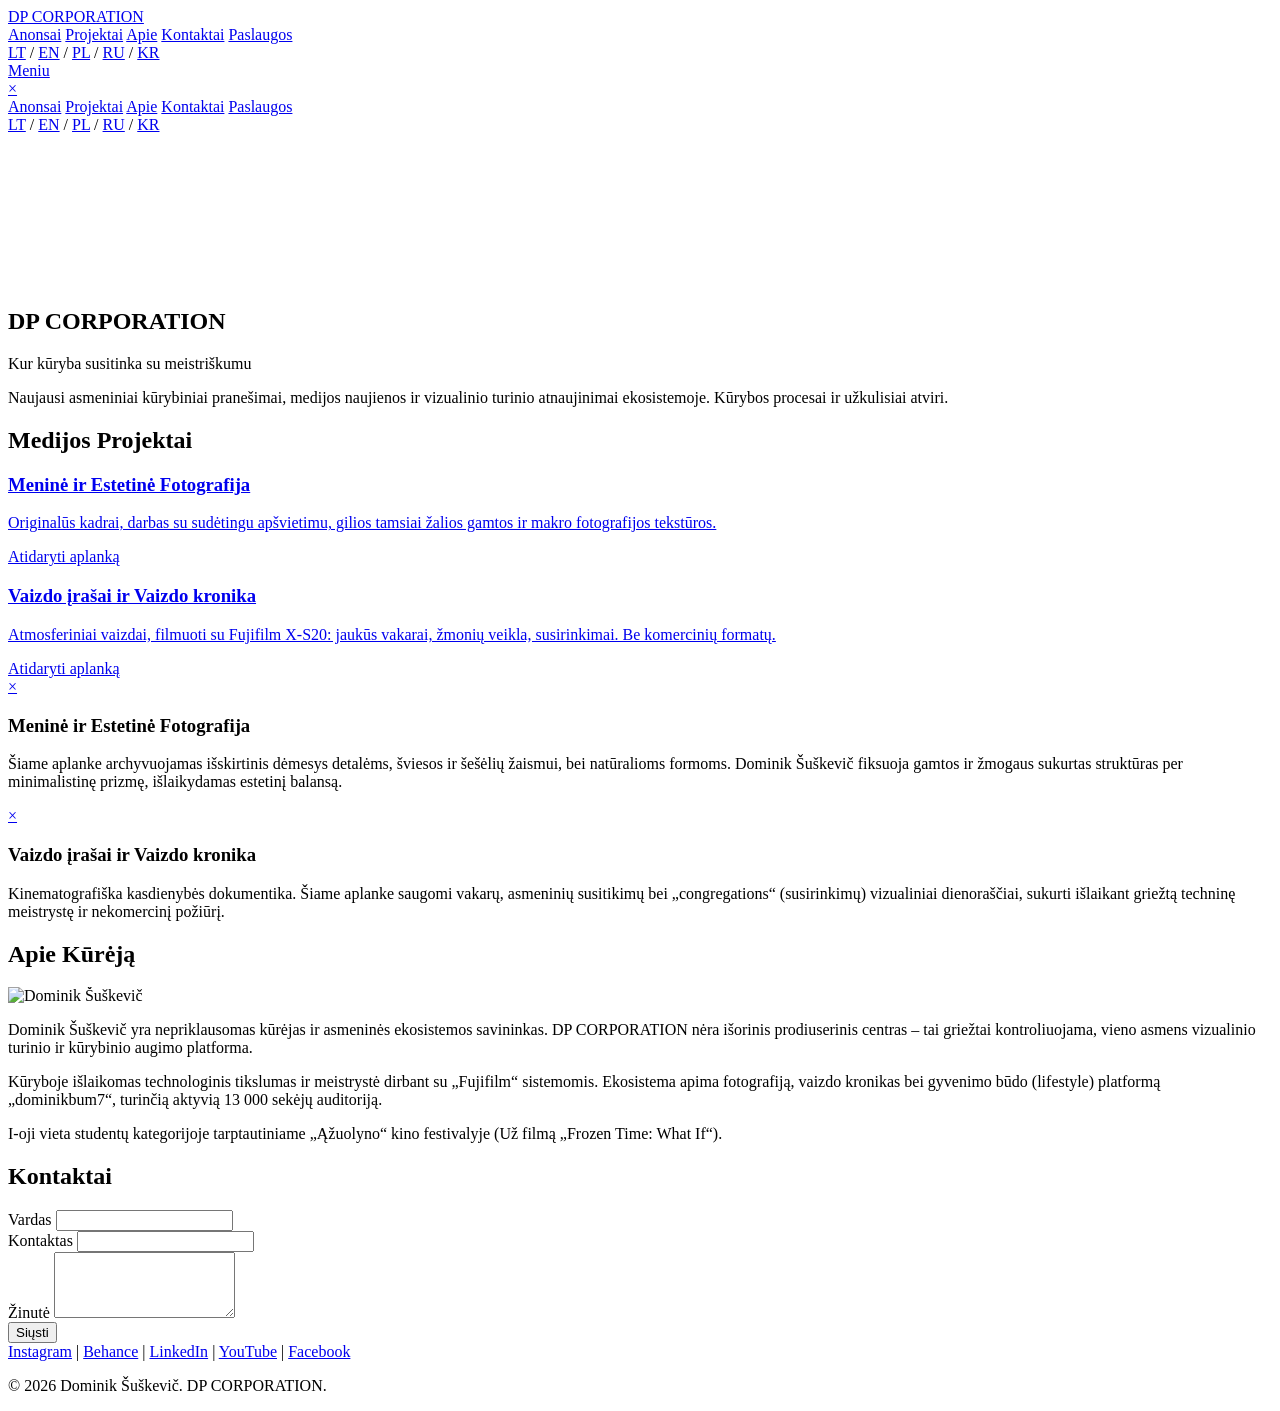
==== index.html @ 158a79d1 "Create index.html" ====
<!DOCTYPE html>
<html lang="lt">
<head>
    <meta charset="UTF-8">
    <meta name="viewport" content="width=device-width, initial-scale=1.0">
    <title>DP CORPORATION</title>
    
    <meta name="description" content="Oficiali DP CORPORATION ekosistema. Asmeninis Dominik Šuškevič vizualinio turinio portfelis: estetinė fotografija, vaizdo įrašai ir kūrybiniai medijos projektai.">
    <meta name="keywords" content="DP CORPORATION, dominikphotofficial.lt, dominikbum7, Dominik Šuškevič, fotografas Kaunas, videografas, meninė fotografija, vaizdo įrašai, portfolio">
    <link rel="canonical" href="https://corporation.dominikphotofficial.lt/">
    
    <meta property="og:title" content="DP CORPORATION">
    <meta property="og:description" content="Kur kūryba susitinka su meistriškumu. Asmeninis Dominik Šuškevič portfelis.">
    <meta property="og:url" content="https://corporation.dominikphotofficial.lt/">
    <meta property="og:type" content="website">
    <meta property="og:image" content="https://i.postimg.cc/4NqyTsg1/LATVIJA-2025-33.jpg">

    <script async src="https://www.googletagmanager.com/gtag/js?id=G-TRACKINGID"></script>
    <script>
      window.dataLayer = window.dataLayer || [];
      function gtag(){dataLayer.push(arguments);}
      gtag('js', new Date());
      gtag('config', 'G-TRACKINGID');
    </script>

    <script type="application/ld+json">
    {
      "@context": "https://schema.org",
      "@type": "Person",
      "name": "Dominik Šuškevič",
      "alternateName": "dominikphotofficial",
      "url": "https://corporation.dominikphotofficial.lt/",
      "sameAs": [
        "https://instagram.com/dominikphotofficial",
        "https://behance.net/dominikphotofficial",
        "https://linkedin.com/in/dominikphotofficial",
        "https://youtube.com/@dominikphotofficial"
      ]
    }
    </script>

    <link rel="preconnect" href="https://fonts.googleapis.com">
    <link rel="preconnect" href="https://fonts.gstatic.com" crossorigin>
    <link href="https://fonts.googleapis.com/css2?family=Josefin+Sans:wght@300;400&family=Jost:wght@300;400&display=swap" rel="stylesheet">
    
    <link rel="stylesheet" href="style.css">
</head>
<body>

    <header class="main-header">
        <div class="logo">
            <a href="#">DP CORPORATION</a>
        </div>
        <nav class="desktop-nav">
            <a href="#anons" class="nav-link">Anonsai</a>
            <a href="#projects" class="nav-link">Projektai</a>
            <a href="#about" class="nav-link">Apie</a>
            <a href="#contacts" class="nav-link">Kontaktai</a>
            <a href="https://portfolio.dominikphotofficial.lt/services.html" class="nav-link external-link">Paslaugos</a>
            <div class="lang-selector">
                <a href="#" class="active">LT</a> / 
                <a href="#">EN</a> / 
                <a href="#">PL</a> / 
                <a href="#">RU</a> / 
                <a href="#">KR</a>
            </div>
        </nav>
        <a href="#menu" class="mobile-menu-trigger">Meniu</a>
    </header>

    <div id="menu" class="overlay-modal">
        <a href="#" class="close-overlay">×</a>
        <div class="modal-content-square">
            <nav class="mobile-nav">
                <a href="#anons" class="nav-link">Anonsai</a>
                <a href="#projects" class="nav-link">Projektai</a>
                <a href="#about" class="nav-link">Apie</a>
                <a href="#contacts" class="nav-link">Kontaktai</a>
                <a href="https://portfolio.dominikphotofficial.lt/services.html" class="nav-link external-link">Paslaugos</a>
                <div class="lang-selector">
                    <a href="#" class="active">LT</a> / 
                    <a href="#">EN</a> / 
                    <a href="#">PL</a> / 
                    <a href="#">RU</a> / 
                    <a href="#">KR</a>
                </div>
            </nav>
        </div>
    </div>

    <section id="hero" class="hero-section">
        <video autoplay loop muted playsinline class="hero-video">
            <source src="https://www.w3schools.com/html/mov_bbb.mp4" type="video/mp4">
        </video>
        <div class="hero-content">
            <h1>DP CORPORATION</h1>
            <p>Kur kūryba susitinka su meistriškumu</p>
        </div>
    </section>

    <section id="anons" class="section">
        <div class="container">
            <div class="anons-marquee-wrapper">
                <div class="anons-content">
                    <span>Naujausi asmeniniai kūrybiniai pranešimai, medijos naujienos ir vizualinio turinio atnaujinimai ekosistemoje. Kūrybos procesai ir užkulisiai atviri.</span>
                </div>
            </div>
        </div>
    </section>

    <section id="projects" class="section">
        <div class="container">
            <h2 class="section-title">Medijos Projektai</h2>
            <div class="grid-layout projects-grid">
                <a href="#folder-photo" class="folder-card">
                    <div class="folder-info">
                        <h3>Meninė ir Estetinė Fotografija</h3>
                        <p>Originalūs kadrai, darbas su sudėtingu apšvietimu, gilios tamsiai žalios gamtos ir makro fotografijos tekstūros.</p>
                        <span class="folder-action">Atidaryti aplanką</span>
                    </div>
                </a>
                <a href="#folder-video" class="folder-card">
                    <div class="folder-info">
                        <h3>Vaizdo įrašai ir Vaizdo kronika</h3>
                        <p>Atmosferiniai vaizdai, filmuoti su Fujifilm X-S20: jaukūs vakarai, žmonių veikla, susirinkimai. Be komercinių formatų.</p>
                        <span class="folder-action">Atidaryti aplanką</span>
                    </div>
                </a>
            </div>
        </div>
    </section>

    <div id="folder-photo" class="overlay-modal">
        <a href="#projects" class="close-overlay">×</a>
        <div class="modal-content-square">
            <h3>Meninė ir Estetinė Fotografija</h3>
            <p>Šiame aplanke archyvuojamas išskirtinis dėmesys detalėms, šviesos ir šešėlių žaismui, bei natūralioms formoms. Dominik Šuškevič fiksuoja gamtos ir žmogaus sukurtas struktūras per minimalistinę prizmę, išlaikydamas estetinį balansą.</p>
        </div>
    </div>

    <div id="folder-video" class="overlay-modal">
        <a href="#projects" class="close-overlay">×</a>
        <div class="modal-content-square">
            <h3>Vaizdo įrašai ir Vaizdo kronika</h3>
            <p>Kinematografiška kasdienybės dokumentika. Šiame aplanke saugomi vakarų, asmeninių susitikimų bei „congregations“ (susirinkimų) vizualiniai dienoraščiai, sukurti išlaikant griežtą techninę meistrystę ir nekomercinį požiūrį.</p>
        </div>
    </div>

    <section id="about" class="section">
        <div class="container">
            <h2 class="section-title">Apie Kūrėją</h2>
            <div class="grid-layout about-grid">
                <div class="about-image-wrapper">
                    <img src="https://i.postimg.cc/fbQWzQmD/imdb-portrait-D-S-1.jpg" alt="Dominik Šuškevič" title="Dominik Šuškevič">
                </div>
                <div class="about-text-wrapper">
                    <p>Dominik Šuškevič yra nepriklausomas kūrėjas ir asmeninės ekosistemos savininkas. DP CORPORATION nėra išorinis prodiuserinis centras – tai griežtai kontroliuojama, vieno asmens vizualinio turinio ir kūrybinio augimo platforma.</p>
                    <p>Kūryboje išlaikomas technologinis tikslumas ir meistrystė dirbant su „Fujifilm“ sistemomis. Ekosistema apima fotografiją, vaizdo kronikas bei gyvenimo būdo (lifestyle) platformą „dominikbum7“, turinčią aktyvią 13 000 sekėjų auditoriją.</p>
                    <div class="award-block">
                        <p>I-oji vieta studentų kategorijoje tarptautiniame „Ąžuolyno“ kino festivalyje (Už filmą „Frozen Time: What If“).</p>
                    </div>
                </div>
            </div>
        </div>
    </section>

    <footer id="contacts" class="section footer-section">
        <div class="container">
            <h2 class="section-title">Kontaktai</h2>
            <div class="grid-layout contacts-grid">
                <form class="contact-form" action="#" method="POST">
                    <div class="input-group">
                        <label for="vardas">Vardas</label>
                        <input type="text" id="vardas" name="vardas" required>
                    </div>
                    <div class="input-group">
                        <label for="kontaktas">Kontaktas</label>
                        <input type="text" id="kontaktas" name="kontaktas" required>
                    </div>
                    <div class="input-group">
                        <label for="zinute">Žinutė</label>
                        <textarea id="zinute" name="zinute" rows="4" required></textarea>
                    </div>
                    <button type="submit" class="submit-btn">Siųsti</button>
                </form>
                <div class="social-links-wrapper">
                    <div class="social-row">
                        <a href="https://instagram.com/dominikphotofficial" target="_blank" rel="noopener">Instagram</a>
                        <span class="divider">|</span>
                        <a href="https://behance.net/dominikphotofficial" target="_blank" rel="noopener">Behance</a>
                        <span class="divider">|</span>
                        <a href="https://linkedin.com/in/dominikphotofficial" target="_blank" rel="noopener">LinkedIn</a>
                        <span class="divider">|</span>
                        <a href="https://youtube.com/@dominikphotofficial" target="_blank" rel="noopener">YouTube</a>
                        <span class="divider">|</span>
                        <a href="#" target="_blank" rel="noopener">Facebook</a>
                    </div>
                    <p class="copyright">© 2026 Dominik Šuškevič. DP CORPORATION.</p>
                </div>
            </div>
        </div>
    </footer>

    <script src="script.js"></script>
</body>
</html>
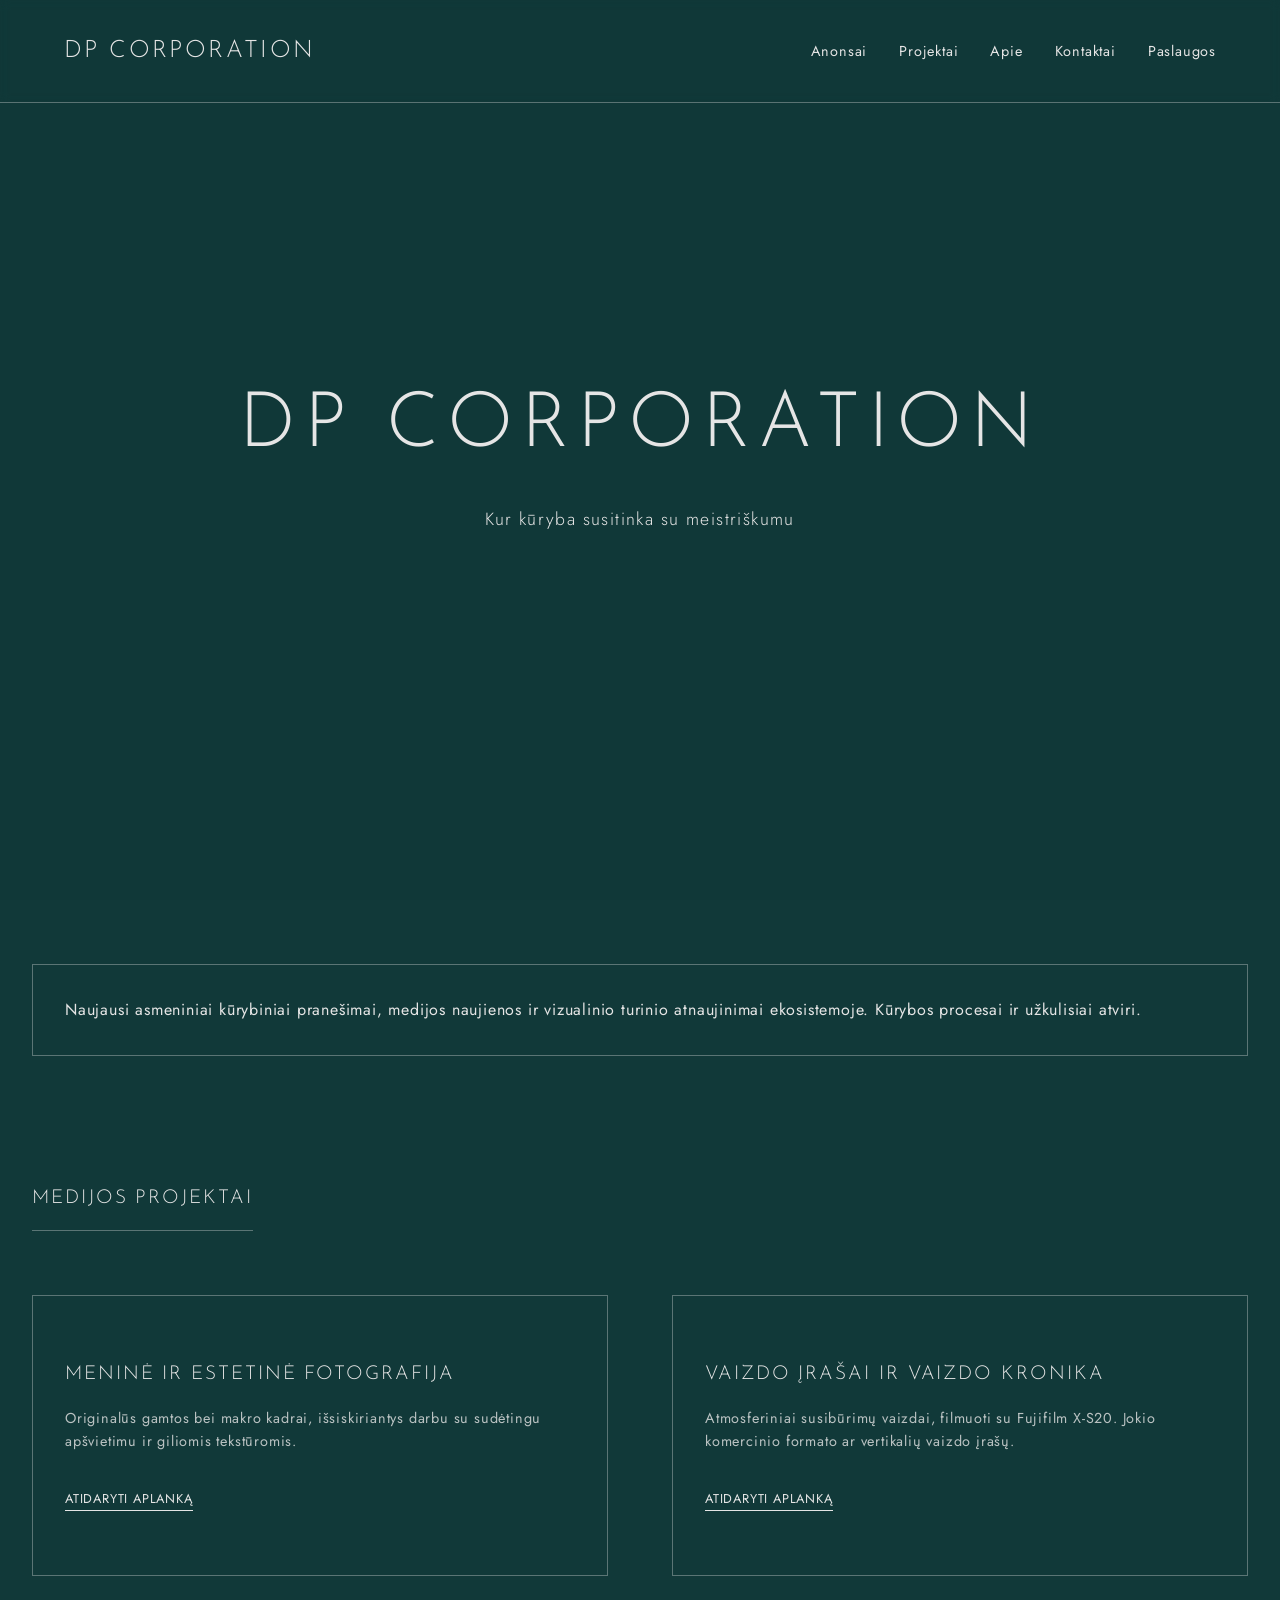
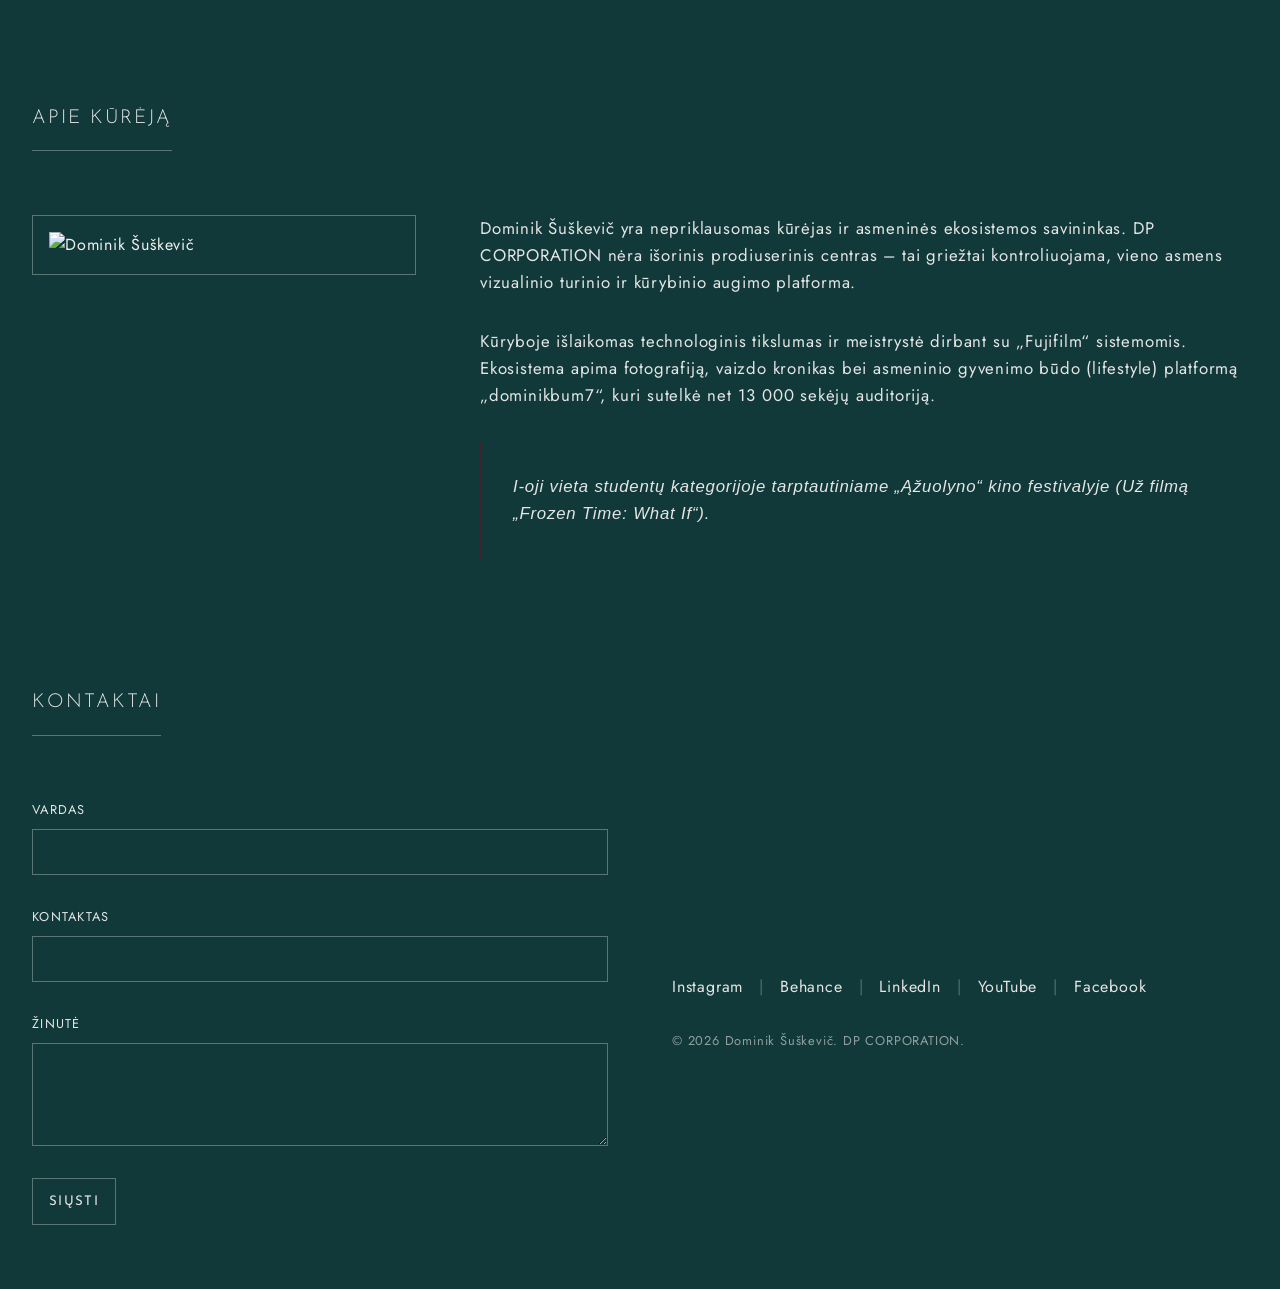
==== commit 67c073bf: "Update index.html" ====
--- a/index.html
+++ b/index.html
@@ -6,7 +6,6 @@
     <title>DP CORPORATION</title>
     
     <meta name="description" content="Oficiali DP CORPORATION ekosistema. Asmeninis Dominik Šuškevič vizualinio turinio portfelis: estetinė fotografija, vaizdo įrašai ir kūrybiniai medijos projektai.">
-    <meta name="keywords" content="DP CORPORATION, dominikphotofficial.lt, dominikbum7, Dominik Šuškevič, fotografas Kaunas, videografas, meninė fotografija, vaizdo įrašai, portfolio">
     <link rel="canonical" href="https://corporation.dominikphotofficial.lt/">
     
     <meta property="og:title" content="DP CORPORATION">
@@ -57,13 +56,6 @@
             <a href="#about" class="nav-link">Apie</a>
             <a href="#contacts" class="nav-link">Kontaktai</a>
             <a href="https://portfolio.dominikphotofficial.lt/services.html" class="nav-link external-link">Paslaugos</a>
-            <div class="lang-selector">
-                <a href="#" class="active">LT</a> / 
-                <a href="#">EN</a> / 
-                <a href="#">PL</a> / 
-                <a href="#">RU</a> / 
-                <a href="#">KR</a>
-            </div>
         </nav>
         <a href="#menu" class="mobile-menu-trigger">Meniu</a>
     </header>
@@ -77,13 +69,6 @@
                 <a href="#about" class="nav-link">Apie</a>
                 <a href="#contacts" class="nav-link">Kontaktai</a>
                 <a href="https://portfolio.dominikphotofficial.lt/services.html" class="nav-link external-link">Paslaugos</a>
-                <div class="lang-selector">
-                    <a href="#" class="active">LT</a> / 
-                    <a href="#">EN</a> / 
-                    <a href="#">PL</a> / 
-                    <a href="#">RU</a> / 
-                    <a href="#">KR</a>
-                </div>
             </nav>
         </div>
     </div>
@@ -115,14 +100,14 @@
                 <a href="#folder-photo" class="folder-card">
                     <div class="folder-info">
                         <h3>Meninė ir Estetinė Fotografija</h3>
-                        <p>Originalūs kadrai, darbas su sudėtingu apšvietimu, gilios tamsiai žalios gamtos ir makro fotografijos tekstūros.</p>
+                        <p>Originalūs gamtos bei makro kadrai, išsiskiriantys darbu su sudėtingu apšvietimu ir giliomis tekstūromis.</p>
                         <span class="folder-action">Atidaryti aplanką</span>
                     </div>
                 </a>
                 <a href="#folder-video" class="folder-card">
                     <div class="folder-info">
                         <h3>Vaizdo įrašai ir Vaizdo kronika</h3>
-                        <p>Atmosferiniai vaizdai, filmuoti su Fujifilm X-S20: jaukūs vakarai, žmonių veikla, susirinkimai. Be komercinių formatų.</p>
+                        <p>Atmosferiniai susibūrimų vaizdai, filmuoti su Fujifilm X-S20. Jokio komercinio formato ar vertikalių vaizdo įrašų.</p>
                         <span class="folder-action">Atidaryti aplanką</span>
                     </div>
                 </a>
@@ -142,7 +127,7 @@
         <a href="#projects" class="close-overlay">×</a>
         <div class="modal-content-square">
             <h3>Vaizdo įrašai ir Vaizdo kronika</h3>
-            <p>Kinematografiška kasdienybės dokumentika. Šiame aplanke saugomi vakarų, asmeninių susitikimų bei „congregations“ (susirinkimų) vizualiniai dienoraščiai, sukurti išlaikant griežtą techninę meistrystę ir nekomercinį požiūrį.</p>
+            <p>Kinematografiška kasdienybės dokumentika. Šiame aplanke saugomi vakarų, asmeninių susitikimų bei atmosferinių „congregations“ (susirinkimų) vizualiniai dienoraščiai, sukurti išlaikant griežtą techninę meistrystę ir nekomercinį požiūrį naudojant Fujifilm X-S20.</p>
         </div>
     </div>
 
@@ -155,7 +140,7 @@
                 </div>
                 <div class="about-text-wrapper">
                     <p>Dominik Šuškevič yra nepriklausomas kūrėjas ir asmeninės ekosistemos savininkas. DP CORPORATION nėra išorinis prodiuserinis centras – tai griežtai kontroliuojama, vieno asmens vizualinio turinio ir kūrybinio augimo platforma.</p>
-                    <p>Kūryboje išlaikomas technologinis tikslumas ir meistrystė dirbant su „Fujifilm“ sistemomis. Ekosistema apima fotografiją, vaizdo kronikas bei gyvenimo būdo (lifestyle) platformą „dominikbum7“, turinčią aktyvią 13 000 sekėjų auditoriją.</p>
+                    <p>Kūryboje išlaikomas technologinis tikslumas ir meistrystė dirbant su „Fujifilm“ sistemomis. Ekosistema apima fotografiją, vaizdo kronikas bei asmeninio gyvenimo būdo (lifestyle) platformą „dominikbum7“, kuri sutelkė net 13 000 sekėjų auditoriją.</p>
                     <div class="award-block">
                         <p>I-oji vieta studentų kategorijoje tarptautiniame „Ąžuolyno“ kino festivalyje (Už filmą „Frozen Time: What If“).</p>
                     </div>
@@ -193,7 +178,7 @@
                         <span class="divider">|</span>
                         <a href="https://youtube.com/@dominikphotofficial" target="_blank" rel="noopener">YouTube</a>
                         <span class="divider">|</span>
-                        <a href="#" target="_blank" rel="noopener">Facebook</a>
+                        <a href="https://facebook.com/dominikphotofficial" target="_blank" rel="noopener">Facebook</a>
                     </div>
                     <p class="copyright">© 2026 Dominik Šuškevič. DP CORPORATION.</p>
                 </div>
@@ -203,4 +188,4 @@
 
     <script src="script.js"></script>
 </body>
-</html>
+</html>
--- a/style.css
+++ b/style.css
@@ -0,0 +1,399 @@
+:root {
+    --bg-color: #113939;
+    --text-primary: #e5e5e5;
+    --accent-color: #4a2128;
+    --border-color: rgba(229, 229, 229, 0.35);
+    --border-accent: rgba(74, 33, 40, 0.8);
+    --border-thin: 1px solid var(--border-color);
+    --font-heading: 'Josefin Sans', sans-serif;
+    --font-body: 'Jost', sans-serif;
+    --transition-smooth: 0.4s cubic-bezier(0.25, 0.46, 0.45, 0.94);
+    --space-sm: 1rem;
+    --space-md: 2rem;
+    --space-lg: 4rem;
+}
+
+* {
+    margin: 0;
+    padding: 0;
+    box-sizing: border-box;
+}
+
+body {
+    background-color: var(--bg-color);
+    color: var(--text-primary);
+    font-family: var(--font-body);
+    line-height: 1.6;
+    letter-spacing: 0.05em;
+    -webkit-font-smoothing: antialiased;
+    -moz-osx-font-smoothing: grayscale;
+}
+
+a {
+    color: var(--text-primary);
+    text-decoration: none;
+    transition: color var(--transition-smooth);
+}
+
+a:hover {
+    color: #ffffff;
+}
+
+h1, h2, h3, .logo {
+    font-family: var(--font-heading);
+    text-transform: uppercase;
+    font-weight: 300;
+    letter-spacing: 0.1em;
+}
+
+.container {
+    width: 100%;
+    max-width: 1400px;
+    margin: 0 auto;
+    padding: 0 var(--space-md);
+}
+
+.section {
+    padding: var(--space-lg) 0;
+    position: relative;
+}
+
+.section-title {
+    font-size: 1.2rem;
+    margin-bottom: var(--space-lg);
+    border-bottom: var(--border-thin);
+    padding-bottom: var(--space-sm);
+    display: inline-block;
+}
+
+.main-header {
+    position: fixed;
+    top: 0;
+    left: 0;
+    width: 100%;
+    display: flex;
+    justify-content: space-between;
+    align-items: center;
+    padding: var(--space-md) var(--space-lg);
+    z-index: 100;
+    background: transparent;
+    border-bottom: var(--border-thin);
+    backdrop-filter: blur(5px);
+}
+
+.logo {
+    font-size: 1.5rem;
+}
+
+.desktop-nav {
+    display: flex;
+    gap: var(--space-md);
+    align-items: center;
+    font-size: 0.9rem;
+}
+
+.lang-selector {
+    display: inline-flex;
+    gap: 0.3rem;
+}
+
+.lang-selector .active {
+    font-weight: 400;
+    border-bottom: 1px solid var(--text-primary);
+}
+
+.mobile-menu-trigger {
+    display: none;
+    font-size: 0.9rem;
+    text-transform: uppercase;
+    border: var(--border-thin);
+    padding: 0.5rem 1rem;
+}
+
+.hero-section {
+    height: 100vh;
+    display: flex;
+    align-items: center;
+    justify-content: center;
+    text-align: center;
+    position: relative;
+    overflow: hidden;
+}
+
+.hero-video {
+    position: absolute;
+    top: 0;
+    left: 0;
+    width: 100%;
+    height: 100%;
+    object-fit: cover;
+    z-index: -2;
+    opacity: 0.6;
+}
+
+.hero-section::after {
+    content: '';
+    position: absolute;
+    top: 0;
+    left: 0;
+    width: 100%;
+    height: 100%;
+    background: var(--bg-color);
+    opacity: 0.5;
+    z-index: -1;
+}
+
+.hero-content h1 {
+    font-size: clamp(2.5rem, 6vw, 5rem);
+    margin-bottom: var(--space-sm);
+}
+
+.hero-content p {
+    font-size: 1.1rem;
+    font-weight: 300;
+    letter-spacing: 0.08em;
+}
+
+.anons-marquee-wrapper {
+    border: var(--border-thin);
+    padding: var(--space-md);
+    background: transparent;
+    overflow: hidden;
+    white-space: nowrap;
+}
+
+.anons-content {
+    display: inline-block;
+}
+
+.grid-layout {
+    display: grid;
+    gap: var(--space-lg);
+}
+
+.projects-grid {
+    grid-template-columns: repeat(auto-fit, minmax(300px, 1fr));
+}
+
+.folder-card {
+    display: block;
+    border: var(--border-thin);
+    padding: var(--space-lg) var(--space-md);
+    background: transparent;
+    position: relative;
+    transition: border-color var(--transition-smooth);
+}
+
+.folder-card:hover {
+    border-color: var(--text-primary);
+}
+
+.folder-info h3 {
+    font-size: 1.2rem;
+    margin-bottom: var(--space-sm);
+}
+
+.folder-info p {
+    font-size: 0.9rem;
+    margin-bottom: var(--space-md);
+    opacity: 0.8;
+}
+
+.folder-action {
+    font-size: 0.8rem;
+    text-transform: uppercase;
+    border-bottom: 1px solid var(--text-primary);
+    padding-bottom: 2px;
+}
+
+.about-grid {
+    grid-template-columns: 1fr 2fr;
+    align-items: flex-start;
+}
+
+.about-image-wrapper {
+    border: var(--border-thin);
+    padding: var(--space-sm);
+}
+
+.about-image-wrapper img {
+    width: 100%;
+    height: auto;
+    display: block;
+    object-fit: cover;
+    filter: grayscale(20%) contrast(110%);
+}
+
+.about-text-wrapper p {
+    margin-bottom: var(--space-md);
+    font-size: 1.05rem;
+}
+
+.award-block {
+    margin-top: var(--space-md);
+    border: 1px solid var(--border-accent);
+    padding: var(--space-md);
+    background: transparent;
+}
+
+.award-block p {
+    margin: 0;
+    font-style: italic;
+    font-family: var(--font-heading);
+}
+
+.contacts-grid {
+    grid-template-columns: 1fr 1fr;
+    gap: var(--space-lg);
+}
+
+.contact-form {
+    display: flex;
+    flex-direction: column;
+    gap: var(--space-md);
+}
+
+.input-group {
+    display: flex;
+    flex-direction: column;
+    gap: 0.5rem;
+}
+
+.input-group label {
+    font-size: 0.8rem;
+    text-transform: uppercase;
+    letter-spacing: 0.1em;
+}
+
+.input-group input, 
+.input-group textarea {
+    background: transparent;
+    border: var(--border-thin);
+    color: var(--text-primary);
+    padding: 0.8rem;
+    font-family: var(--font-body);
+    outline: none;
+    transition: border-color var(--transition-smooth);
+}
+
+.input-group input:focus, 
+.input-group textarea:focus {
+    border-color: var(--text-primary);
+}
+
+.submit-btn {
+    background: transparent;
+    color: var(--text-primary);
+    border: var(--border-thin);
+    padding: 1rem;
+    text-transform: uppercase;
+    font-family: var(--font-heading);
+    letter-spacing: 0.1em;
+    cursor: pointer;
+    transition: all var(--transition-smooth);
+    align-self: flex-start;
+}
+
+.submit-btn:hover {
+    border-color: var(--text-primary);
+    background: rgba(255, 255, 255, 0.05);
+}
+
+.social-links-wrapper {
+    display: flex;
+    flex-direction: column;
+    justify-content: center;
+}
+
+.social-row {
+    display: flex;
+    flex-wrap: wrap;
+    gap: 1rem;
+    align-items: center;
+    margin-bottom: var(--space-md);
+}
+
+.social-row .divider {
+    opacity: 0.3;
+}
+
+.copyright {
+    font-size: 0.8rem;
+    opacity: 0.6;
+}
+
+.overlay-modal {
+    position: fixed;
+    top: 0;
+    left: 0;
+    width: 100vw;
+    height: 100vh;
+    background: rgba(17, 57, 57, 0.85);
+    z-index: 1000;
+    opacity: 0;
+    pointer-events: none;
+    display: flex;
+    align-items: center;
+    justify-content: center;
+    transition: opacity var(--transition-smooth);
+}
+
+.overlay-modal:target {
+    opacity: 1;
+    pointer-events: auto;
+    backdrop-filter: blur(10px);
+}
+
+.modal-content-square {
+    border: var(--border-thin);
+    padding: var(--space-lg);
+    max-width: 600px;
+    width: 90%;
+    background: transparent;
+    transform: translateY(20px);
+    transition: transform var(--transition-smooth);
+}
+
+.overlay-modal:target .modal-content-square {
+    transform: translateY(0);
+}
+
+.modal-content-square h3 {
+    margin-bottom: var(--space-md);
+    font-size: 1.5rem;
+}
+
+.close-overlay {
+    position: absolute;
+    top: var(--space-md);
+    right: var(--space-lg);
+    font-size: 2rem;
+    line-height: 1;
+    text-decoration: none;
+}
+
+.mobile-nav {
+    display: flex;
+    flex-direction: column;
+    gap: var(--space-md);
+    text-align: center;
+    font-size: 1.2rem;
+}
+
+@media (max-width: 992px) {
+    .desktop-nav {
+        display: none;
+    }
+    .mobile-menu-trigger {
+        display: block;
+    }
+    .about-grid, .contacts-grid {
+        grid-template-columns: 1fr;
+    }
+    .main-header {
+        padding: var(--space-md);
+    }
+    .close-overlay {
+        right: var(--space-md);
+    }
+}
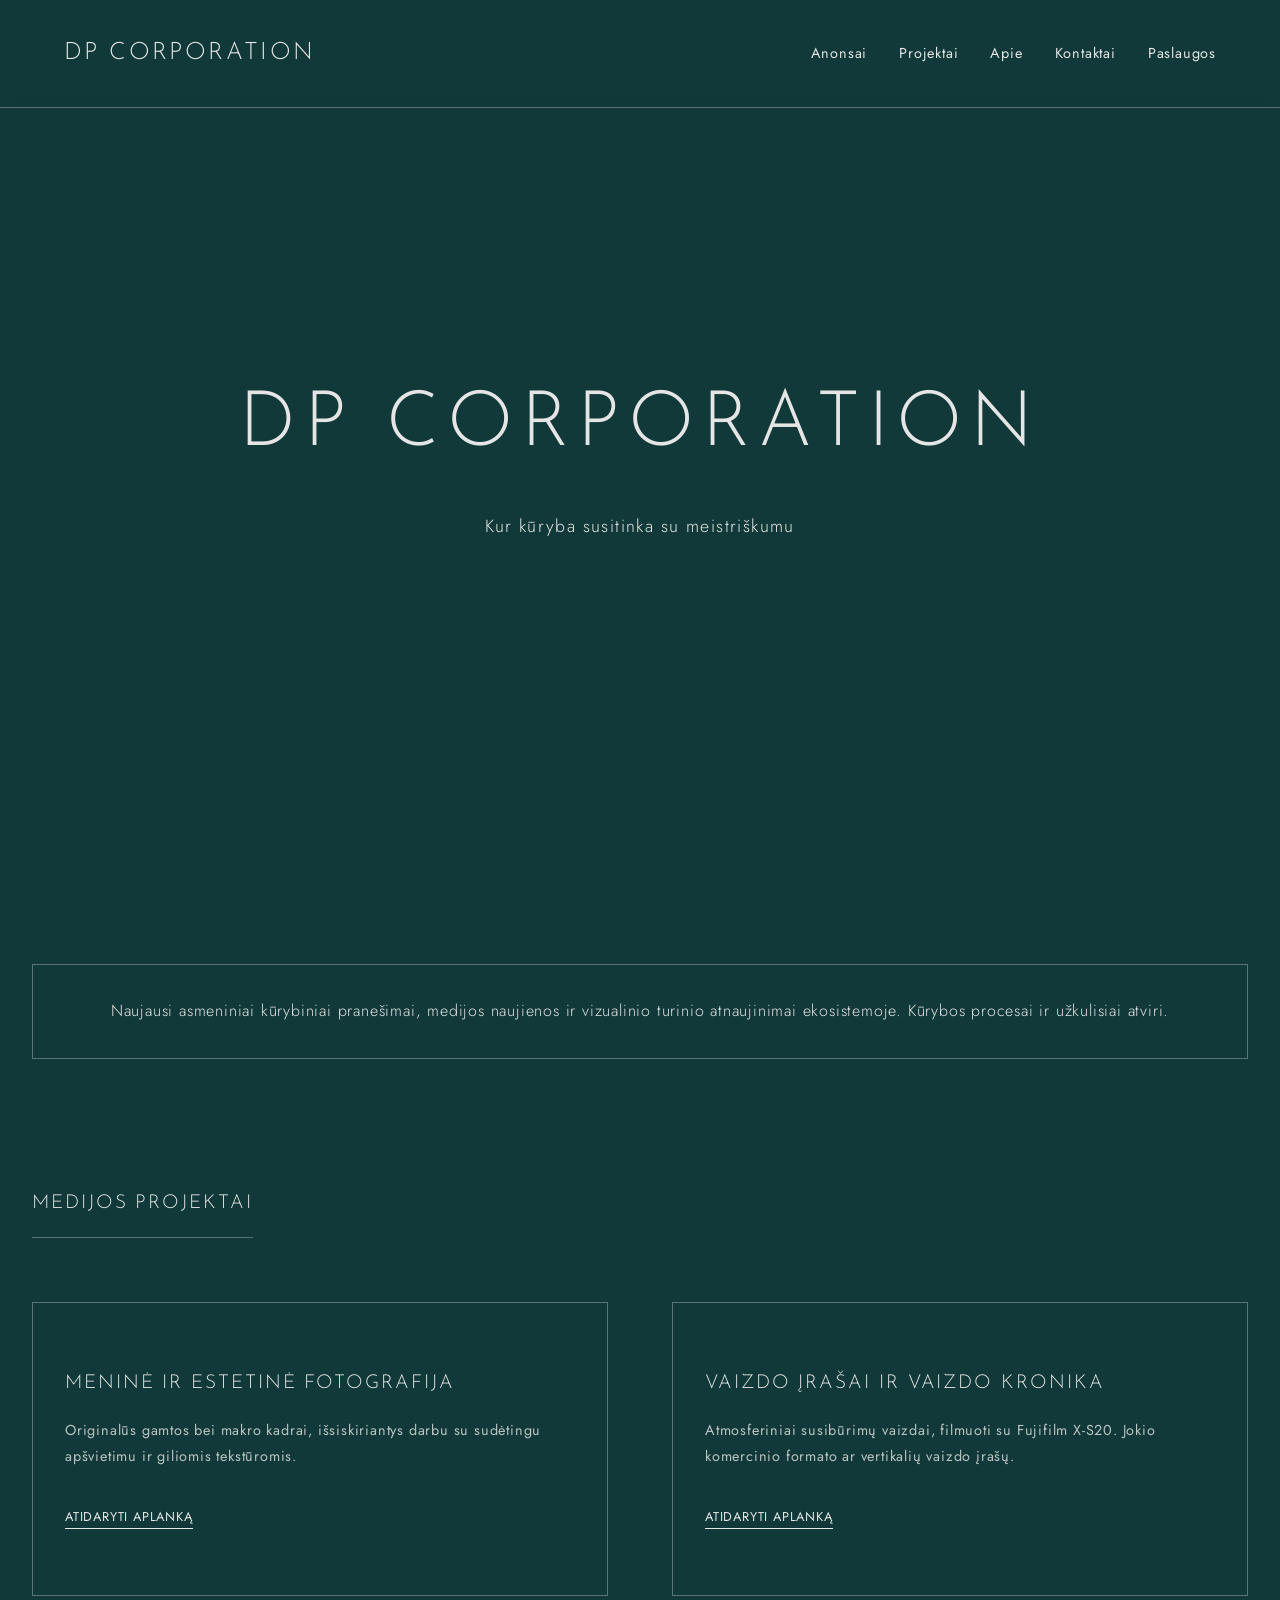
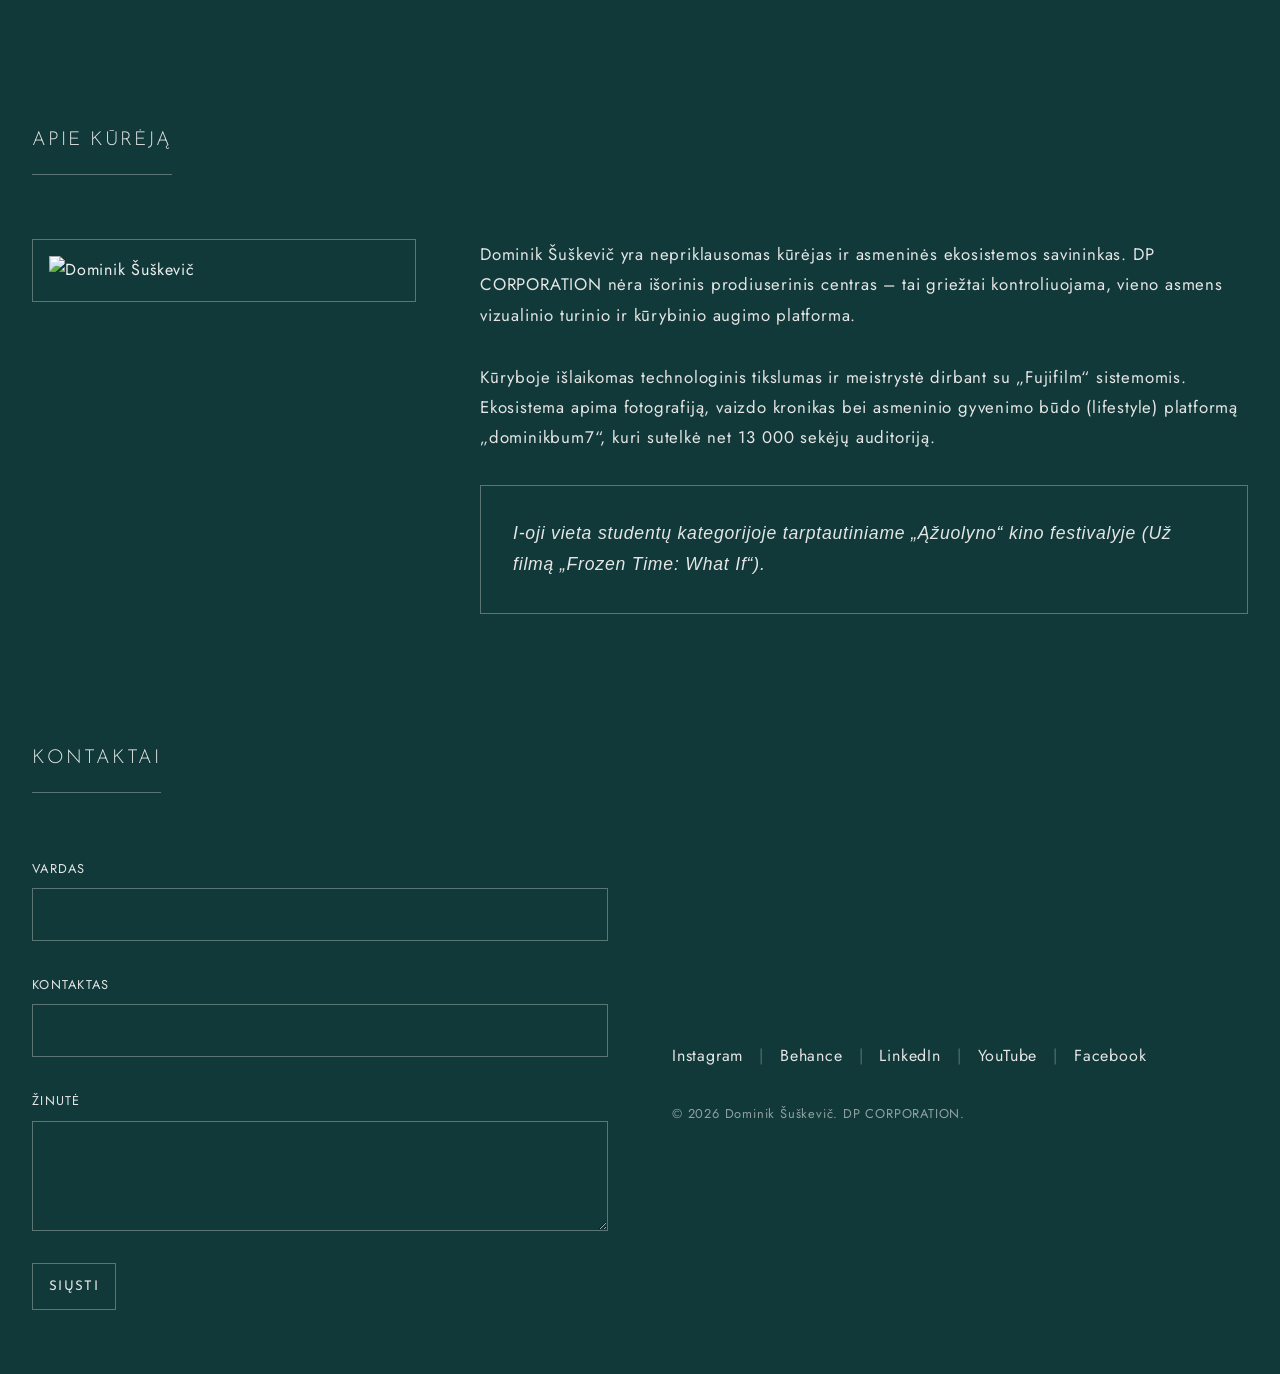
==== commit 1c7640a1: "Update index.html" ====
--- a/index.html
+++ b/index.html
@@ -74,8 +74,8 @@
     </div>
 
     <section id="hero" class="hero-section">
-        <video autoplay loop muted playsinline class="hero-video">
-            <source src="https://www.w3schools.com/html/mov_bbb.mp4" type="video/mp4">
+        <video autoplay loop muted playsinline class="hero-video" poster="https://i.postimg.cc/4NqyTsg1/LATVIJA-2025-33.jpg">
+            <!-- Pagrindinis fono vaizdo įrašas (Showreel) -->
         </video>
         <div class="hero-content">
             <h1>DP CORPORATION</h1>
--- a/style.css
+++ b/style.css
@@ -1,10 +1,8 @@
 :root {
     --bg-color: #113939;
     --text-primary: #e5e5e5;
-    --accent-color: #4a2128;
     --border-color: rgba(229, 229, 229, 0.35);
-    --border-accent: rgba(74, 33, 40, 0.8);
-    --border-thin: 1px solid var(--border-color);
+    --border-thin: 0.5px solid var(--border-color);
     --font-heading: 'Josefin Sans', sans-serif;
     --font-body: 'Jost', sans-serif;
     --transition-smooth: 0.4s cubic-bezier(0.25, 0.46, 0.45, 0.94);
@@ -23,7 +21,7 @@
     background-color: var(--bg-color);
     color: var(--text-primary);
     font-family: var(--font-body);
-    line-height: 1.6;
+    line-height: 1.8;
     letter-spacing: 0.05em;
     -webkit-font-smoothing: antialiased;
     -moz-osx-font-smoothing: grayscale;
@@ -92,16 +90,6 @@
     font-size: 0.9rem;
 }
 
-.lang-selector {
-    display: inline-flex;
-    gap: 0.3rem;
-}
-
-.lang-selector .active {
-    font-weight: 400;
-    border-bottom: 1px solid var(--text-primary);
-}
-
 .mobile-menu-trigger {
     display: none;
     font-size: 0.9rem;
@@ -128,7 +116,7 @@
     height: 100%;
     object-fit: cover;
     z-index: -2;
-    opacity: 0.6;
+    opacity: 0.4;
 }
 
 .hero-section::after {
@@ -138,8 +126,7 @@
     left: 0;
     width: 100%;
     height: 100%;
-    background: var(--bg-color);
-    opacity: 0.5;
+    background: transparent;
     z-index: -1;
 }
 
@@ -159,11 +146,13 @@
     padding: var(--space-md);
     background: transparent;
     overflow: hidden;
-    white-space: nowrap;
 }
 
 .anons-content {
-    display: inline-block;
+    display: block;
+    text-align: center;
+    font-size: 1rem;
+    font-weight: 300;
 }
 
 .grid-layout {
@@ -202,7 +191,7 @@
 .folder-action {
     font-size: 0.8rem;
     text-transform: uppercase;
-    border-bottom: 1px solid var(--text-primary);
+    border-bottom: 0.5px solid var(--text-primary);
     padding-bottom: 2px;
 }
 
@@ -214,6 +203,7 @@
 .about-image-wrapper {
     border: var(--border-thin);
     padding: var(--space-sm);
+    background: transparent;
 }
 
 .about-image-wrapper img {
@@ -231,7 +221,7 @@
 
 .award-block {
     margin-top: var(--space-md);
-    border: 1px solid var(--border-accent);
+    border: var(--border-thin);
     padding: var(--space-md);
     background: transparent;
 }
@@ -240,6 +230,7 @@
     margin: 0;
     font-style: italic;
     font-family: var(--font-heading);
+    font-size: 1.1rem;
 }
 
 .contacts-grid {
@@ -270,7 +261,7 @@
     background: transparent;
     border: var(--border-thin);
     color: var(--text-primary);
-    padding: 0.8rem;
+    padding: 1rem;
     font-family: var(--font-body);
     outline: none;
     transition: border-color var(--transition-smooth);
@@ -296,7 +287,6 @@
 
 .submit-btn:hover {
     border-color: var(--text-primary);
-    background: rgba(255, 255, 255, 0.05);
 }
 
 .social-links-wrapper {
@@ -328,7 +318,7 @@
     left: 0;
     width: 100vw;
     height: 100vh;
-    background: rgba(17, 57, 57, 0.85);
+    background: rgba(17, 57, 57, 0.7);
     z-index: 1000;
     opacity: 0;
     pointer-events: none;
@@ -342,6 +332,7 @@
     opacity: 1;
     pointer-events: auto;
     backdrop-filter: blur(10px);
+    -webkit-backdrop-filter: blur(10px);
 }
 
 .modal-content-square {
@@ -367,9 +358,10 @@
     position: absolute;
     top: var(--space-md);
     right: var(--space-lg);
-    font-size: 2rem;
+    font-size: 2.5rem;
     line-height: 1;
     text-decoration: none;
+    font-weight: 300;
 }
 
 .mobile-nav {
@@ -396,4 +388,4 @@
     .close-overlay {
         right: var(--space-md);
     }
-}
+}
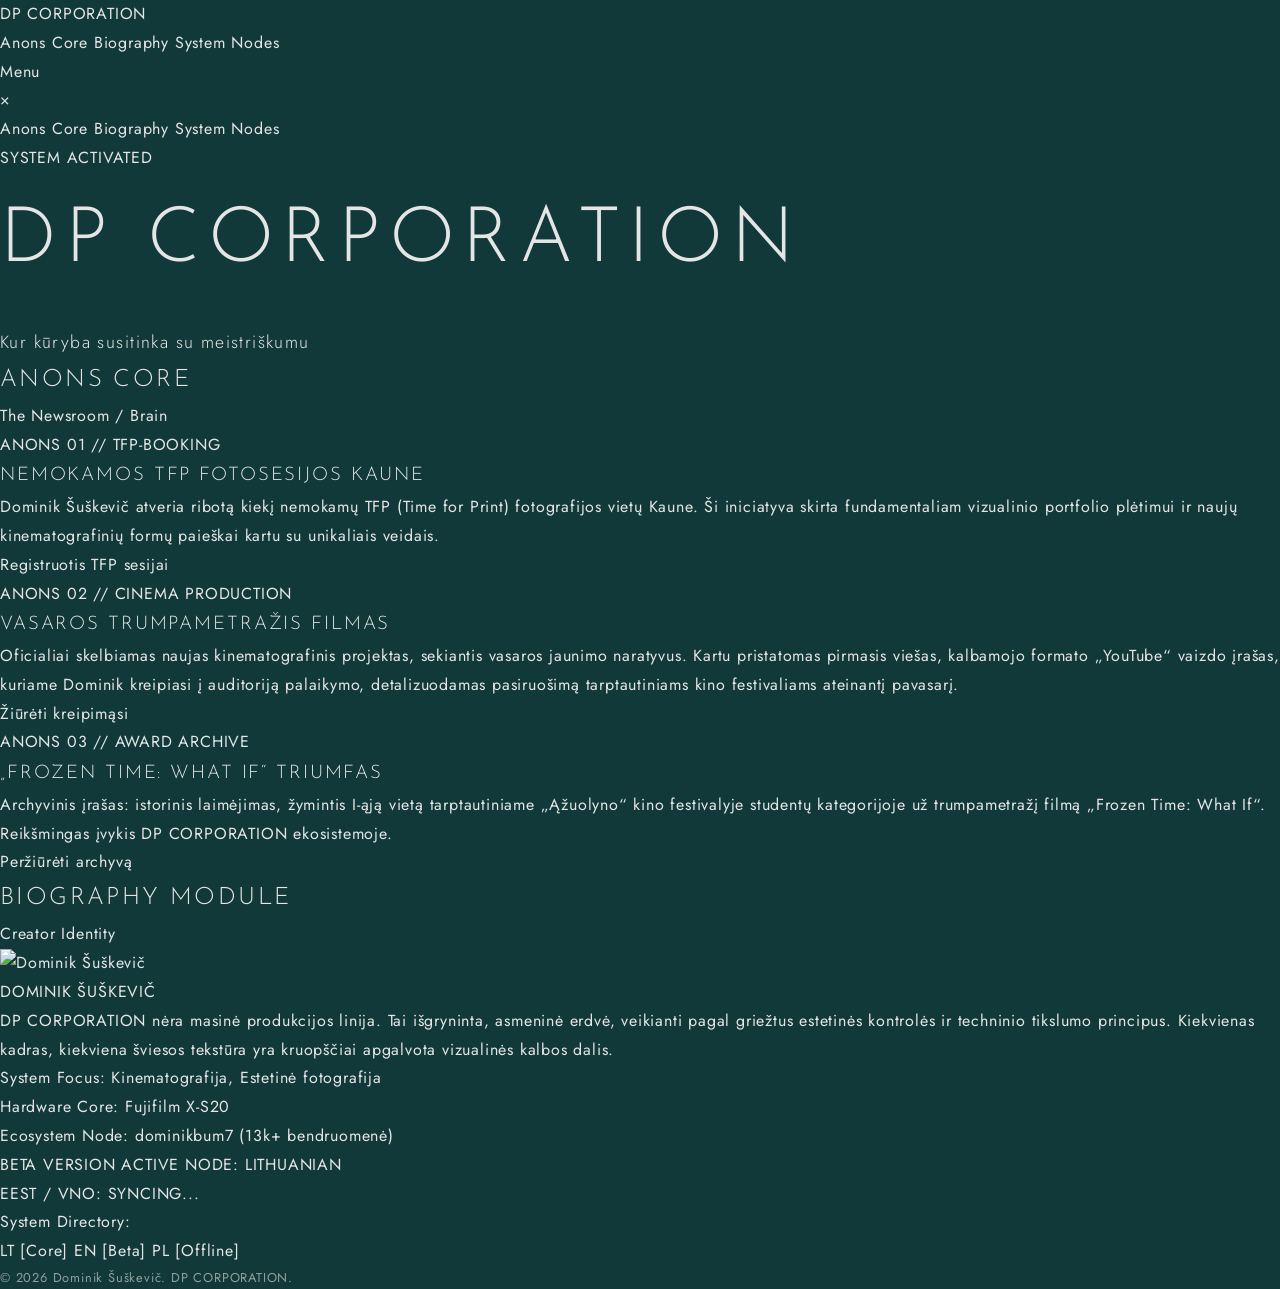
==== commit ea07a64b: "Update index.html" ====
--- a/index.html
+++ b/index.html
@@ -3,189 +3,157 @@
 <head>
     <meta charset="UTF-8">
     <meta name="viewport" content="width=device-width, initial-scale=1.0">
-    <title>DP CORPORATION</title>
-    
-    <meta name="description" content="Oficiali DP CORPORATION ekosistema. Asmeninis Dominik Šuškevič vizualinio turinio portfelis: estetinė fotografija, vaizdo įrašai ir kūrybiniai medijos projektai.">
+    <title>DP CORPORATION | Central Hub</title>
+    <meta name="description" content="DP CORPORATION Central Hub. Asmeninė Dominik Šuškevič ekosistema, jungianti kinematografiją, fotografiją ir medijų projektus Kaune.">
     <link rel="canonical" href="https://corporation.dominikphotofficial.lt/">
     
-    <meta property="og:title" content="DP CORPORATION">
-    <meta property="og:description" content="Kur kūryba susitinka su meistriškumu. Asmeninis Dominik Šuškevič portfelis.">
-    <meta property="og:url" content="https://corporation.dominikphotofficial.lt/">
-    <meta property="og:type" content="website">
-    <meta property="og:image" content="https://i.postimg.cc/4NqyTsg1/LATVIJA-2025-33.jpg">
-
-    <script async src="https://www.googletagmanager.com/gtag/js?id=G-TRACKINGID"></script>
-    <script>
-      window.dataLayer = window.dataLayer || [];
-      function gtag(){dataLayer.push(arguments);}
-      gtag('js', new Date());
-      gtag('config', 'G-TRACKINGID');
-    </script>
-
     <script type="application/ld+json">
     {
       "@context": "https://schema.org",
-      "@type": "Person",
-      "name": "Dominik Šuškevič",
-      "alternateName": "dominikphotofficial",
+      "@type": "Organization",
+      "name": "DP CORPORATION",
       "url": "https://corporation.dominikphotofficial.lt/",
-      "sameAs": [
-        "https://instagram.com/dominikphotofficial",
-        "https://behance.net/dominikphotofficial",
-        "https://linkedin.com/in/dominikphotofficial",
-        "https://youtube.com/@dominikphotofficial"
-      ]
+      "logo": "https://i.postimg.cc/4NqyTsg1/LATVIJA-2025-33.jpg",
+      "founder": {
+        "@type": "Person",
+        "name": "Dominik Šuškevič",
+        "url": "https://corporation.dominikphotofficial.lt/"
+      },
+      "location": {
+        "@type": "Place",
+        "address": {
+          "@type": "PostalAddress",
+          "addressLocality": "Kaunas",
+          "addressCountry": "LT"
+        }
+      }
     }
     </script>
 
     <link rel="preconnect" href="https://fonts.googleapis.com">
     <link rel="preconnect" href="https://fonts.gstatic.com" crossorigin>
-    <link href="https://fonts.googleapis.com/css2?family=Josefin+Sans:wght@300;400&family=Jost:wght@300;400&display=swap" rel="stylesheet">
-    
+    <link href="https://fonts.googleapis.com/css2?family=Josefin+Sans:wght@300;400;600&family=Jost:wght@300;400;500&display=swap" rel="stylesheet">
     <link rel="stylesheet" href="style.css">
 </head>
 <body>
 
-    <header class="main-header">
-        <div class="logo">
-            <a href="#">DP CORPORATION</a>
+    <header class="sys-header">
+        <div class="sys-container header-grid">
+            <a href="#" class="sys-logo">DP CORPORATION</a>
+            <nav class="sys-nav">
+                <a href="#anons-core">Anons Core</a>
+                <a href="#biography">Biography</a>
+                <a href="#footer-node">System Nodes</a>
+            </nav>
+            <a href="#menu-modal" class="sys-menu-btn">Menu</a>
         </div>
-        <nav class="desktop-nav">
-            <a href="#anons" class="nav-link">Anonsai</a>
-            <a href="#projects" class="nav-link">Projektai</a>
-            <a href="#about" class="nav-link">Apie</a>
-            <a href="#contacts" class="nav-link">Kontaktai</a>
-            <a href="https://portfolio.dominikphotofficial.lt/services.html" class="nav-link external-link">Paslaugos</a>
-        </nav>
-        <a href="#menu" class="mobile-menu-trigger">Meniu</a>
     </header>
 
-    <div id="menu" class="overlay-modal">
-        <a href="#" class="close-overlay">×</a>
-        <div class="modal-content-square">
-            <nav class="mobile-nav">
-                <a href="#anons" class="nav-link">Anonsai</a>
-                <a href="#projects" class="nav-link">Projektai</a>
-                <a href="#about" class="nav-link">Apie</a>
-                <a href="#contacts" class="nav-link">Kontaktai</a>
-                <a href="https://portfolio.dominikphotofficial.lt/services.html" class="nav-link external-link">Paslaugos</a>
+    <div id="menu-modal" class="sys-modal">
+        <a href="#" class="modal-close">×</a>
+        <div class="modal-wrapper">
+            <nav class="modal-nav">
+                <a href="#anons-core">Anons Core</a>
+                <a href="#biography">Biography</a>
+                <a href="#footer-node">System Nodes</a>
             </nav>
         </div>
     </div>
 
-    <section id="hero" class="hero-section">
-        <video autoplay loop muted playsinline class="hero-video" poster="https://i.postimg.cc/4NqyTsg1/LATVIJA-2025-33.jpg">
-            <!-- Pagrindinis fono vaizdo įrašas (Showreel) -->
-        </video>
-        <div class="hero-content">
-            <h1>DP CORPORATION</h1>
-            <p>Kur kūryba susitinka su meistriškumu</p>
-        </div>
-    </section>
+    <main>
+        <section id="hero" class="hero-module">
+            <video autoplay loop muted playsinline class="hero-video" poster="https://i.postimg.cc/4NqyTsg1/LATVIJA-2025-33.jpg">
+                <source src="" type="video/mp4">
+            </video>
+            <div class="hero-overlay"></div>
+            <div class="hero-content">
+                <div class="sys-badge">SYSTEM ACTIVATED</div>
+                <h1>DP CORPORATION</h1>
+                <p>Kur kūryba susitinka su meistriškumu</p>
+            </div>
+        </section>
 
-    <section id="anons" class="section">
-        <div class="container">
-            <div class="anons-marquee-wrapper">
-                <div class="anons-content">
-                    <span>Naujausi asmeniniai kūrybiniai pranešimai, medijos naujienos ir vizualinio turinio atnaujinimai ekosistemoje. Kūrybos procesai ir užkulisiai atviri.</span>
+        <section id="anons-core" class="sys-section">
+            <div class="sys-container">
+                <header class="section-header">
+                    <h2>ANONS CORE</h2>
+                    <span class="sub-label">The Newsroom / Brain</span>
+                </header>
+                
+                <div class="grid-anons">
+                    <article class="anons-card">
+                        <div class="card-badge">ANONS 01 // TFP-BOOKING</div>
+                        <h3>Nemokamos TFP Fotosesijos Kaune</h3>
+                        <p>Dominik Šuškevič atveria ribotą kiekį nemokamų TFP (Time for Print) fotografijos vietų Kaune. Ši iniciatyva skirta fundamentaliam vizualinio portfolio plėtimui ir naujų kinematografinių formų paieškai kartu su unikaliais veidais.</p>
+                        <a href="https://portfolio.dominikphotofficial.lt/tfp-booking.html" class="sys-btn" target="_blank" rel="noopener">Registruotis TFP sesijai</a>
+                    </article>
+
+                    <article class="anons-card">
+                        <div class="card-badge">ANONS 02 // CINEMA PRODUCTION</div>
+                        <h3>Vasaros Trumpametražis Filmas</h3>
+                        <p>Oficialiai skelbiamas naujas kinematografinis projektas, sekiantis vasaros jaunimo naratyvus. Kartu pristatomas pirmasis viešas, kalbamojo formato „YouTube“ vaizdo įrašas, kuriame Dominik kreipiasi į auditoriją palaikymo, detalizuodamas pasiruošimą tarptautiniams kino festivaliams ateinantį pavasarį.</p>
+                        <a href="#video-modal" class="sys-btn-outline">Žiūrėti kreipimąsi</a>
+                    </article>
+
+                    <article class="anons-card">
+                        <div class="card-badge">ANONS 03 // AWARD ARCHIVE</div>
+                        <h3>„Frozen Time: What If“ Triumfas</h3>
+                        <p>Archyvinis įrašas: istorinis laimėjimas, žymintis I-ąją vietą tarptautiniame „Ąžuolyno“ kino festivalyje studentų kategorijoje už trumpametražį filmą „Frozen Time: What If“. Reikšmingas įvykis DP CORPORATION ekosistemoje.</p>
+                        <a href="https://portfolio.dominikphotofficial.lt/frozen-time.html" class="sys-btn" target="_blank" rel="noopener">Peržiūrėti archyvą</a>
+                    </article>
                 </div>
             </div>
-        </div>
-    </section>
+        </section>
 
-    <section id="projects" class="section">
-        <div class="container">
-            <h2 class="section-title">Medijos Projektai</h2>
-            <div class="grid-layout projects-grid">
-                <a href="#folder-photo" class="folder-card">
-                    <div class="folder-info">
-                        <h3>Meninė ir Estetinė Fotografija</h3>
-                        <p>Originalūs gamtos bei makro kadrai, išsiskiriantys darbu su sudėtingu apšvietimu ir giliomis tekstūromis.</p>
-                        <span class="folder-action">Atidaryti aplanką</span>
-                    </div>
-                </a>
-                <a href="#folder-video" class="folder-card">
-                    <div class="folder-info">
-                        <h3>Vaizdo įrašai ir Vaizdo kronika</h3>
-                        <p>Atmosferiniai susibūrimų vaizdai, filmuoti su Fujifilm X-S20. Jokio komercinio formato ar vertikalių vaizdo įrašų.</p>
-                        <span class="folder-action">Atidaryti aplanką</span>
-                    </div>
-                </a>
-            </div>
-        </div>
-    </section>
-
-    <div id="folder-photo" class="overlay-modal">
-        <a href="#projects" class="close-overlay">×</a>
-        <div class="modal-content-square">
-            <h3>Meninė ir Estetinė Fotografija</h3>
-            <p>Šiame aplanke archyvuojamas išskirtinis dėmesys detalėms, šviesos ir šešėlių žaismui, bei natūralioms formoms. Dominik Šuškevič fiksuoja gamtos ir žmogaus sukurtas struktūras per minimalistinę prizmę, išlaikydamas estetinį balansą.</p>
-        </div>
-    </div>
-
-    <div id="folder-video" class="overlay-modal">
-        <a href="#projects" class="close-overlay">×</a>
-        <div class="modal-content-square">
-            <h3>Vaizdo įrašai ir Vaizdo kronika</h3>
-            <p>Kinematografiška kasdienybės dokumentika. Šiame aplanke saugomi vakarų, asmeninių susitikimų bei atmosferinių „congregations“ (susirinkimų) vizualiniai dienoraščiai, sukurti išlaikant griežtą techninę meistrystę ir nekomercinį požiūrį naudojant Fujifilm X-S20.</p>
-        </div>
-    </div>
-
-    <section id="about" class="section">
-        <div class="container">
-            <h2 class="section-title">Apie Kūrėją</h2>
-            <div class="grid-layout about-grid">
-                <div class="about-image-wrapper">
-                    <img src="https://i.postimg.cc/fbQWzQmD/imdb-portrait-D-S-1.jpg" alt="Dominik Šuškevič" title="Dominik Šuškevič">
-                </div>
-                <div class="about-text-wrapper">
-                    <p>Dominik Šuškevič yra nepriklausomas kūrėjas ir asmeninės ekosistemos savininkas. DP CORPORATION nėra išorinis prodiuserinis centras – tai griežtai kontroliuojama, vieno asmens vizualinio turinio ir kūrybinio augimo platforma.</p>
-                    <p>Kūryboje išlaikomas technologinis tikslumas ir meistrystė dirbant su „Fujifilm“ sistemomis. Ekosistema apima fotografiją, vaizdo kronikas bei asmeninio gyvenimo būdo (lifestyle) platformą „dominikbum7“, kuri sutelkė net 13 000 sekėjų auditoriją.</p>
-                    <div class="award-block">
-                        <p>I-oji vieta studentų kategorijoje tarptautiniame „Ąžuolyno“ kino festivalyje (Už filmą „Frozen Time: What If“).</p>
+        <section id="biography" class="sys-section">
+            <div class="sys-container">
+                <header class="section-header">
+                    <h2>BIOGRAPHY MODULE</h2>
+                    <span class="sub-label">Creator Identity</span>
+                </header>
+                
+                <div class="grid-bio">
+                    <figure class="bio-frame">
+                        <img src="https://i.postimg.cc/fbQWzQmD/imdb-portrait-D-S-1.jpg" alt="Dominik Šuškevič" loading="lazy">
+                    </figure>
+                    <div class="bio-philosophy">
+                        <div class="card-badge">DOMINIK ŠUŠKEVIČ</div>
+                        <p class="philosophy-text">DP CORPORATION nėra masinė produkcijos linija. Tai išgryninta, asmeninė erdvė, veikianti pagal griežtus estetinės kontrolės ir techninio tikslumo principus. Kiekvienas kadras, kiekviena šviesos tekstūra yra kruopščiai apgalvota vizualinės kalbos dalis.</p>
+                        <ul class="bio-stats">
+                            <li><span class="stat-label">System Focus:</span> Kinematografija, Estetinė fotografija</li>
+                            <li><span class="stat-label">Hardware Core:</span> Fujifilm X-S20</li>
+                            <li><span class="stat-label">Ecosystem Node:</span> dominikbum7 (13k+ bendruomenė)</li>
+                        </ul>
                     </div>
                 </div>
             </div>
-        </div>
-    </section>
+        </section>
+    </main>
 
-    <footer id="contacts" class="section footer-section">
-        <div class="container">
-            <h2 class="section-title">Kontaktai</h2>
-            <div class="grid-layout contacts-grid">
-                <form class="contact-form" action="#" method="POST">
-                    <div class="input-group">
-                        <label for="vardas">Vardas</label>
-                        <input type="text" id="vardas" name="vardas" required>
-                    </div>
-                    <div class="input-group">
-                        <label for="kontaktas">Kontaktas</label>
-                        <input type="text" id="kontaktas" name="kontaktas" required>
-                    </div>
-                    <div class="input-group">
-                        <label for="zinute">Žinutė</label>
-                        <textarea id="zinute" name="zinute" rows="4" required></textarea>
-                    </div>
-                    <button type="submit" class="submit-btn">Siųsti</button>
-                </form>
-                <div class="social-links-wrapper">
-                    <div class="social-row">
-                        <a href="https://instagram.com/dominikphotofficial" target="_blank" rel="noopener">Instagram</a>
-                        <span class="divider">|</span>
-                        <a href="https://behance.net/dominikphotofficial" target="_blank" rel="noopener">Behance</a>
-                        <span class="divider">|</span>
-                        <a href="https://linkedin.com/in/dominikphotofficial" target="_blank" rel="noopener">LinkedIn</a>
-                        <span class="divider">|</span>
-                        <a href="https://youtube.com/@dominikphotofficial" target="_blank" rel="noopener">YouTube</a>
-                        <span class="divider">|</span>
-                        <a href="https://facebook.com/dominikphotofficial" target="_blank" rel="noopener">Facebook</a>
-                    </div>
-                    <p class="copyright">© 2026 Dominik Šuškevič. DP CORPORATION.</p>
+    <footer id="footer-node" class="sys-footer">
+        <div class="sys-container">
+            <div class="footer-grid">
+                <div class="footer-module sys-logs">
+                    <span class="sys-badge alert">BETA VERSION</span>
+                    <span class="sys-badge success">ACTIVE NODE: LITHUANIAN</span>
+                    <div id="system-clock" class="time-log">EEST / VNO: SYNCING...</div>
+                </div>
+                
+                <div class="footer-module lang-nodes">
+                    <span class="node-title">System Directory:</span>
+                    <nav class="node-links">
+                        <a href="/lt/" class="active-node">LT [Core]</a>
+                        <a href="/en/" class="pending-node">EN [Beta]</a>
+                        <a href="/pl/" class="pending-node">PL [Offline]</a>
+                    </nav>
+                </div>
+                
+                <div class="footer-module copyright">
+                    <p>© 2026 Dominik Šuškevič. DP CORPORATION.</p>
                 </div>
             </div>
         </div>
     </footer>
 
-    <script src="script.js"></script>
 </body>
-</html>+</html>
--- a/style.css
+++ b/style.css
@@ -72,15 +72,17 @@
     display: flex;
     justify-content: space-between;
     align-items: center;
-    padding: var(--space-md) var(--space-lg);
+    padding: var(--space-sm) var(--space-lg);
     z-index: 100;
     background: transparent;
     border-bottom: var(--border-thin);
-    backdrop-filter: blur(5px);
+    backdrop-filter: blur(10px);
+    -webkit-backdrop-filter: blur(10px);
 }
 
 .logo {
-    font-size: 1.5rem;
+    font-size: clamp(1.1rem, 3vw, 1.5rem);
+    white-space: nowrap;
 }
 
 .desktop-nav {
@@ -96,6 +98,7 @@
     text-transform: uppercase;
     border: var(--border-thin);
     padding: 0.5rem 1rem;
+    white-space: nowrap;
 }
 
 .hero-section {
@@ -116,7 +119,7 @@
     height: 100%;
     object-fit: cover;
     z-index: -2;
-    opacity: 0.4;
+    opacity: 0.5;
 }
 
 .hero-section::after {
@@ -131,12 +134,13 @@
 }
 
 .hero-content h1 {
-    font-size: clamp(2.5rem, 6vw, 5rem);
+    font-size: clamp(2rem, 6vw, 5rem);
     margin-bottom: var(--space-sm);
+    white-space: nowrap;
 }
 
 .hero-content p {
-    font-size: 1.1rem;
+    font-size: clamp(0.9rem, 3vw, 1.1rem);
     font-weight: 300;
     letter-spacing: 0.08em;
 }
@@ -161,7 +165,7 @@
 }
 
 .projects-grid {
-    grid-template-columns: repeat(auto-fit, minmax(300px, 1fr));
+    grid-template-columns: repeat(auto-fit, minmax(280px, 1fr));
 }
 
 .folder-card {
@@ -318,7 +322,7 @@
     left: 0;
     width: 100vw;
     height: 100vh;
-    background: rgba(17, 57, 57, 0.7);
+    background: rgba(17, 57, 57, 0.85);
     z-index: 1000;
     opacity: 0;
     pointer-events: none;
@@ -383,7 +387,7 @@
         grid-template-columns: 1fr;
     }
     .main-header {
-        padding: var(--space-md);
+        padding: var(--space-sm) var(--space-md);
     }
     .close-overlay {
         right: var(--space-md);
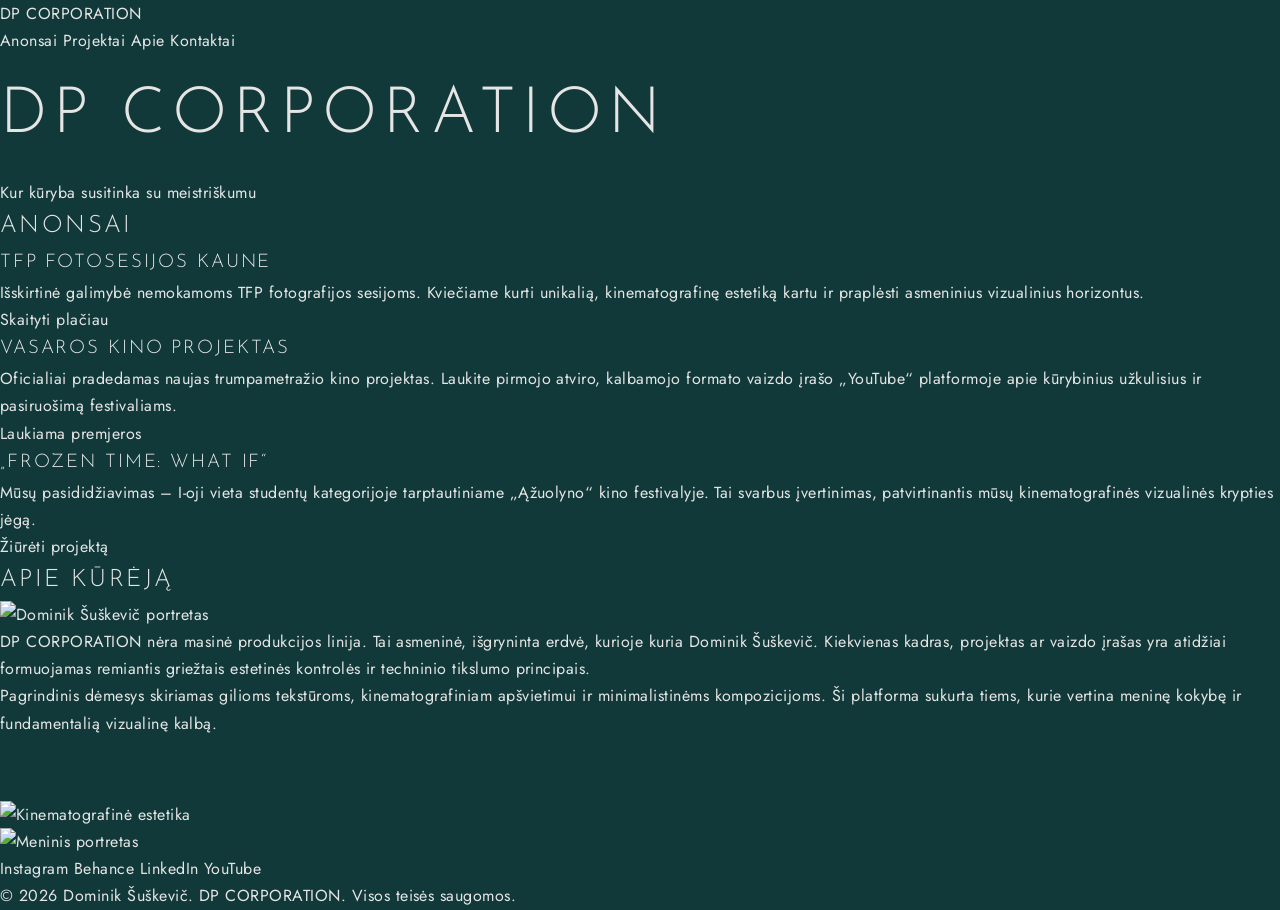
==== commit d69ef213: "Update index.html" ====
--- a/index.html
+++ b/index.html
@@ -3,30 +3,38 @@
 <head>
     <meta charset="UTF-8">
     <meta name="viewport" content="width=device-width, initial-scale=1.0">
-    <title>DP CORPORATION | Central Hub</title>
-    <meta name="description" content="DP CORPORATION Central Hub. Asmeninė Dominik Šuškevič ekosistema, jungianti kinematografiją, fotografiją ir medijų projektus Kaune.">
+    <title>DP CORPORATION | Kūryba ir Meistriškumas</title>
+    <meta name="description" content="DP CORPORATION – asmeninė Dominik Šuškevič vizualinio turinio erdvė. Kinematografija, meninė fotografija ir išskirtiniai projektai.">
     <link rel="canonical" href="https://corporation.dominikphotofficial.lt/">
     
+    <!-- JSON-LD Schema.org -->
     <script type="application/ld+json">
     {
       "@context": "https://schema.org",
-      "@type": "Organization",
-      "name": "DP CORPORATION",
-      "url": "https://corporation.dominikphotofficial.lt/",
-      "logo": "https://i.postimg.cc/4NqyTsg1/LATVIJA-2025-33.jpg",
-      "founder": {
-        "@type": "Person",
-        "name": "Dominik Šuškevič",
-        "url": "https://corporation.dominikphotofficial.lt/"
-      },
-      "location": {
-        "@type": "Place",
-        "address": {
-          "@type": "PostalAddress",
-          "addressLocality": "Kaunas",
-          "addressCountry": "LT"
+      "@graph": [
+        {
+          "@type": "Person",
+          "@id": "https://corporation.dominikphotofficial.lt/#dominik",
+          "name": "Dominik Šuškevič",
+          "alternateName": "dominikphotofficial",
+          "url": "https://corporation.dominikphotofficial.lt/",
+          "sameAs": [
+            "https://instagram.com/dominikphotofficial",
+            "https://behance.net/dominikphotofficial",
+            "https://linkedin.com/in/dominikphotofficial",
+            "https://youtube.com/@dominikphotofficial"
+          ]
+        },
+        {
+          "@type": "Organization",
+          "@id": "https://corporation.dominikphotofficial.lt/#organization",
+          "name": "DP CORPORATION",
+          "url": "https://corporation.dominikphotofficial.lt/",
+          "founder": {
+            "@id": "https://corporation.dominikphotofficial.lt/#dominik"
+          }
         }
-      }
+      ]
     }
     </script>
 
@@ -37,123 +45,97 @@
 </head>
 <body>
 
-    <header class="sys-header">
-        <div class="sys-container header-grid">
-            <a href="#" class="sys-logo">DP CORPORATION</a>
-            <nav class="sys-nav">
-                <a href="#anons-core">Anons Core</a>
-                <a href="#biography">Biography</a>
-                <a href="#footer-node">System Nodes</a>
+    <header class="site-header">
+        <div class="container header-inner">
+            <a href="index.html" class="logo">DP CORPORATION</a>
+            <nav class="main-nav">
+                <a href="#anonsai">Anonsai</a>
+                <a href="#projektai">Projektai</a>
+                <a href="#apie">Apie</a>
+                <a href="#kontaktai">Kontaktai</a>
             </nav>
-            <a href="#menu-modal" class="sys-menu-btn">Menu</a>
         </div>
     </header>
 
-    <div id="menu-modal" class="sys-modal">
-        <a href="#" class="modal-close">×</a>
-        <div class="modal-wrapper">
-            <nav class="modal-nav">
-                <a href="#anons-core">Anons Core</a>
-                <a href="#biography">Biography</a>
-                <a href="#footer-node">System Nodes</a>
-            </nav>
-        </div>
-    </div>
-
     <main>
-        <section id="hero" class="hero-module">
+        <section class="hero">
             <video autoplay loop muted playsinline class="hero-video" poster="https://i.postimg.cc/4NqyTsg1/LATVIJA-2025-33.jpg">
                 <source src="" type="video/mp4">
             </video>
             <div class="hero-overlay"></div>
-            <div class="hero-content">
-                <div class="sys-badge">SYSTEM ACTIVATED</div>
+            <div class="hero-content reveal">
                 <h1>DP CORPORATION</h1>
-                <p>Kur kūryba susitinka su meistriškumu</p>
+                <p class="slogan">Kur kūryba susitinka su meistriškumu</p>
             </div>
         </section>
 
-        <section id="anons-core" class="sys-section">
-            <div class="sys-container">
-                <header class="section-header">
-                    <h2>ANONS CORE</h2>
-                    <span class="sub-label">The Newsroom / Brain</span>
-                </header>
-                
-                <div class="grid-anons">
-                    <article class="anons-card">
-                        <div class="card-badge">ANONS 01 // TFP-BOOKING</div>
-                        <h3>Nemokamos TFP Fotosesijos Kaune</h3>
-                        <p>Dominik Šuškevič atveria ribotą kiekį nemokamų TFP (Time for Print) fotografijos vietų Kaune. Ši iniciatyva skirta fundamentaliam vizualinio portfolio plėtimui ir naujų kinematografinių formų paieškai kartu su unikaliais veidais.</p>
-                        <a href="https://portfolio.dominikphotofficial.lt/tfp-booking.html" class="sys-btn" target="_blank" rel="noopener">Registruotis TFP sesijai</a>
+        <section id="anonsai" class="section">
+            <div class="container">
+                <h2 class="section-title reveal">Anonsai</h2>
+                <div class="grid cards-grid">
+                    <article class="card reveal">
+                        <div class="card-content">
+                            <h3>TFP Fotosesijos Kaune</h3>
+                            <p>Išskirtinė galimybė nemokamoms TFP fotografijos sesijoms. Kviečiame kurti unikalią, kinematografinę estetiką kartu ir praplėsti asmeninius vizualinius horizontus.</p>
+                        </div>
+                        <a href="tfp-booking-about.html" class="btn">Skaityti plačiau</a>
                     </article>
 
-                    <article class="anons-card">
-                        <div class="card-badge">ANONS 02 // CINEMA PRODUCTION</div>
-                        <h3>Vasaros Trumpametražis Filmas</h3>
-                        <p>Oficialiai skelbiamas naujas kinematografinis projektas, sekiantis vasaros jaunimo naratyvus. Kartu pristatomas pirmasis viešas, kalbamojo formato „YouTube“ vaizdo įrašas, kuriame Dominik kreipiasi į auditoriją palaikymo, detalizuodamas pasiruošimą tarptautiniams kino festivaliams ateinantį pavasarį.</p>
-                        <a href="#video-modal" class="sys-btn-outline">Žiūrėti kreipimąsi</a>
+                    <article class="card reveal">
+                        <div class="card-content">
+                            <h3>Vasaros Kino Projektas</h3>
+                            <p>Oficialiai pradedamas naujas trumpametražio kino projektas. Laukite pirmojo atviro, kalbamojo formato vaizdo įrašo „YouTube“ platformoje apie kūrybinius užkulisius ir pasiruošimą festivaliams.</p>
+                        </div>
+                        <a href="#" class="btn btn-disabled" aria-disabled="true">Laukiama premjeros</a>
                     </article>
 
-                    <article class="anons-card">
-                        <div class="card-badge">ANONS 03 // AWARD ARCHIVE</div>
-                        <h3>„Frozen Time: What If“ Triumfas</h3>
-                        <p>Archyvinis įrašas: istorinis laimėjimas, žymintis I-ąją vietą tarptautiniame „Ąžuolyno“ kino festivalyje studentų kategorijoje už trumpametražį filmą „Frozen Time: What If“. Reikšmingas įvykis DP CORPORATION ekosistemoje.</p>
-                        <a href="https://portfolio.dominikphotofficial.lt/frozen-time.html" class="sys-btn" target="_blank" rel="noopener">Peržiūrėti archyvą</a>
+                    <article class="card reveal" id="projektai">
+                        <div class="card-content">
+                            <h3>„Frozen Time: What If“</h3>
+                            <p>Mūsų pasididžiavimas – I-oji vieta studentų kategorijoje tarptautiniame „Ąžuolyno“ kino festivalyje. Tai svarbus įvertinimas, patvirtinantis mūsų kinematografinės vizualinės krypties jėgą.</p>
+                        </div>
+                        <a href="https://portfolio.dominikphotofficial.lt/frozen-time.html" class="btn" target="_blank" rel="noopener">Žiūrėti projektą</a>
                     </article>
                 </div>
             </div>
         </section>
 
-        <section id="biography" class="sys-section">
-            <div class="sys-container">
-                <header class="section-header">
-                    <h2>BIOGRAPHY MODULE</h2>
-                    <span class="sub-label">Creator Identity</span>
-                </header>
+        <section id="apie" class="section">
+            <div class="container">
+                <h2 class="section-title reveal">Apie Kūrėją</h2>
+                <div class="about-grid">
+                    <figure class="about-image-wrapper reveal">
+                        <img src="https://i.postimg.cc/fbQWzQmD/imdb-portrait-D-S-1.jpg" alt="Dominik Šuškevič portretas" class="about-image" loading="lazy">
+                    </figure>
+                    <div class="about-text reveal">
+                        <p>DP CORPORATION nėra masinė produkcijos linija. Tai asmeninė, išgryninta erdvė, kurioje kuria Dominik Šuškevič. Kiekvienas kadras, projektas ar vaizdo įrašas yra atidžiai formuojamas remiantis griežtais estetinės kontrolės ir techninio tikslumo principais.</p>
+                        <p>Pagrindinis dėmesys skiriamas gilioms tekstūroms, kinematografiniam apšvietimui ir minimalistinėms kompozicijoms. Ši platforma sukurta tiems, kurie vertina meninę kokybę ir fundamentalią vizualinę kalbą.</p>
+                    </div>
+                </div>
                 
-                <div class="grid-bio">
-                    <figure class="bio-frame">
-                        <img src="https://i.postimg.cc/fbQWzQmD/imdb-portrait-D-S-1.jpg" alt="Dominik Šuškevič" loading="lazy">
-                    </figure>
-                    <div class="bio-philosophy">
-                        <div class="card-badge">DOMINIK ŠUŠKEVIČ</div>
-                        <p class="philosophy-text">DP CORPORATION nėra masinė produkcijos linija. Tai išgryninta, asmeninė erdvė, veikianti pagal griežtus estetinės kontrolės ir techninio tikslumo principus. Kiekvienas kadras, kiekviena šviesos tekstūra yra kruopščiai apgalvota vizualinės kalbos dalis.</p>
-                        <ul class="bio-stats">
-                            <li><span class="stat-label">System Focus:</span> Kinematografija, Estetinė fotografija</li>
-                            <li><span class="stat-label">Hardware Core:</span> Fujifilm X-S20</li>
-                            <li><span class="stat-label">Ecosystem Node:</span> dominikbum7 (13k+ bendruomenė)</li>
-                        </ul>
-                    </div>
+                <div class="grid gallery-grid reveal" style="margin-top: 4rem;">
+                    <div class="gallery-item"><img src="https://i.postimg.cc/4NqyTsg1/LATVIJA-2025-33.jpg" alt="Kinematografinė estetika" loading="lazy"></div>
+                    <div class="gallery-item"><img src="https://i.postimg.cc/fbQWzQmD/imdb-portrait-D-S-1.jpg" alt="Meninis portretas" loading="lazy"></div>
+                    <div class="gallery-item empty-gallery-item"></div>
                 </div>
             </div>
         </section>
     </main>
 
-    <footer id="footer-node" class="sys-footer">
-        <div class="sys-container">
-            <div class="footer-grid">
-                <div class="footer-module sys-logs">
-                    <span class="sys-badge alert">BETA VERSION</span>
-                    <span class="sys-badge success">ACTIVE NODE: LITHUANIAN</span>
-                    <div id="system-clock" class="time-log">EEST / VNO: SYNCING...</div>
-                </div>
-                
-                <div class="footer-module lang-nodes">
-                    <span class="node-title">System Directory:</span>
-                    <nav class="node-links">
-                        <a href="/lt/" class="active-node">LT [Core]</a>
-                        <a href="/en/" class="pending-node">EN [Beta]</a>
-                        <a href="/pl/" class="pending-node">PL [Offline]</a>
-                    </nav>
-                </div>
-                
-                <div class="footer-module copyright">
-                    <p>© 2026 Dominik Šuškevič. DP CORPORATION.</p>
-                </div>
+    <footer id="kontaktai" class="site-footer">
+        <div class="container footer-inner">
+            <div class="footer-links">
+                <a href="https://instagram.com/dominikphotofficial" target="_blank" rel="noopener">Instagram</a>
+                <a href="https://behance.net/dominikphotofficial" target="_blank" rel="noopener">Behance</a>
+                <a href="https://linkedin.com/in/dominikphotofficial" target="_blank" rel="noopener">LinkedIn</a>
+                <a href="https://youtube.com/@dominikphotofficial" target="_blank" rel="noopener">YouTube</a>
+            </div>
+            <div class="footer-copyright">
+                <p>&copy; 2026 Dominik Šuškevič. DP CORPORATION. Visos teisės saugomos.</p>
             </div>
         </div>
     </footer>
 
+    <script src="script.js"></script>
 </body>
 </html>
--- a/style.css
+++ b/style.css
@@ -1,113 +1,138 @@
 :root {
-    --bg-color: #113939;
+    --bg-deep: #113939;
     --text-primary: #e5e5e5;
-    --border-color: rgba(229, 229, 229, 0.35);
-    --border-thin: 0.5px solid var(--border-color);
-    --font-heading: 'Josefin Sans', sans-serif;
+    --text-muted: rgba(229, 229, 229, 0.6);
+    --border-thin: rgba(143, 164, 162, 0.25);
+    --border-active: rgba(143, 164, 162, 0.6);
+    --radius-sm: 6px;
+    --radius-md: 8px;
+    --font-head: 'Josefin Sans', sans-serif;
     --font-body: 'Jost', sans-serif;
-    --transition-smooth: 0.4s cubic-bezier(0.25, 0.46, 0.45, 0.94);
-    --space-sm: 1rem;
-    --space-md: 2rem;
-    --space-lg: 4rem;
-}
-
-* {
+    --space-xs: 0.5rem;
+    --space-sm: 1.5rem;
+    --space-md: 3rem;
+    --space-lg: 6rem;
+    --transition-core: 0.4s cubic-bezier(0.25, 0.46, 0.45, 0.94);
+}
+
+*, *::before, *::after {
+    box-sizing: border-box;
     margin: 0;
     padding: 0;
-    box-sizing: border-box;
 }
 
 body {
-    background-color: var(--bg-color);
+    background-color: var(--bg-deep);
     color: var(--text-primary);
     font-family: var(--font-body);
-    line-height: 1.8;
-    letter-spacing: 0.05em;
+    line-height: 1.7;
+    letter-spacing: 0.03em;
     -webkit-font-smoothing: antialiased;
-    -moz-osx-font-smoothing: grayscale;
 }
 
 a {
     color: var(--text-primary);
     text-decoration: none;
-    transition: color var(--transition-smooth);
-}
-
-a:hover {
-    color: #ffffff;
-}
-
-h1, h2, h3, .logo {
-    font-family: var(--font-heading);
+    transition: all var(--transition-core);
+}
+
+h1, h2, h3, .sys-logo, .card-badge, .sys-badge {
+    font-family: var(--font-head);
     text-transform: uppercase;
     font-weight: 300;
     letter-spacing: 0.1em;
 }
 
-.container {
+.sys-container {
     width: 100%;
-    max-width: 1400px;
+    max-width: 1200px;
     margin: 0 auto;
-    padding: 0 var(--space-md);
-}
-
-.section {
+    padding: 0 var(--space-sm);
+}
+
+.sys-section {
     padding: var(--space-lg) 0;
     position: relative;
 }
 
-.section-title {
-    font-size: 1.2rem;
-    margin-bottom: var(--space-lg);
-    border-bottom: var(--border-thin);
-    padding-bottom: var(--space-sm);
-    display: inline-block;
-}
-
-.main-header {
+.section-header {
+    margin-bottom: var(--space-md);
+    border-bottom: 0.5px solid var(--border-thin);
+    padding-bottom: var(--space-xs);
+    display: flex;
+    justify-content: space-between;
+    align-items: flex-end;
+    flex-wrap: wrap;
+    gap: var(--space-sm);
+}
+
+.section-header h2 {
+    font-size: 1.4rem;
+}
+
+.sub-label {
+    font-size: 0.8rem;
+    color: var(--text-muted);
+    letter-spacing: 0.1em;
+    text-transform: uppercase;
+}
+
+.sys-header {
     position: fixed;
     top: 0;
     left: 0;
     width: 100%;
+    z-index: 100;
+    background: transparent;
+    border-bottom: 0.5px solid var(--border-thin);
+    backdrop-filter: blur(8px);
+    -webkit-backdrop-filter: blur(8px);
+}
+
+.header-grid {
     display: flex;
     justify-content: space-between;
     align-items: center;
-    padding: var(--space-sm) var(--space-lg);
-    z-index: 100;
-    background: transparent;
-    border-bottom: var(--border-thin);
-    backdrop-filter: blur(10px);
-    -webkit-backdrop-filter: blur(10px);
-}
-
-.logo {
-    font-size: clamp(1.1rem, 3vw, 1.5rem);
-    white-space: nowrap;
-}
-
-.desktop-nav {
-    display: flex;
-    gap: var(--space-md);
-    align-items: center;
-    font-size: 0.9rem;
-}
-
-.mobile-menu-trigger {
+    height: 70px;
+}
+
+.sys-logo {
+    font-size: 1.2rem;
+    letter-spacing: 0.15em;
+}
+
+.sys-nav {
+    display: flex;
+    gap: var(--space-sm);
+}
+
+.sys-nav a {
+    font-size: 0.85rem;
+    text-transform: uppercase;
+    letter-spacing: 0.1em;
+    opacity: 0.8;
+}
+
+.sys-nav a:hover {
+    opacity: 1;
+}
+
+.sys-menu-btn {
     display: none;
-    font-size: 0.9rem;
-    text-transform: uppercase;
-    border: var(--border-thin);
-    padding: 0.5rem 1rem;
-    white-space: nowrap;
-}
-
-.hero-section {
+    font-size: 0.85rem;
+    text-transform: uppercase;
+    border: 0.5px solid var(--border-thin);
+    padding: 0.4rem 1rem;
+    border-radius: var(--radius-sm);
+}
+
+.hero-module {
     height: 100vh;
+    position: relative;
     display: flex;
     align-items: center;
     justify-content: center;
     text-align: center;
-    position: relative;
     overflow: hidden;
 }
 
@@ -119,204 +144,210 @@
     height: 100%;
     object-fit: cover;
     z-index: -2;
-    opacity: 0.5;
-}
-
-.hero-section::after {
-    content: '';
+    opacity: 0.4;
+}
+
+.hero-overlay {
     position: absolute;
     top: 0;
     left: 0;
     width: 100%;
     height: 100%;
-    background: transparent;
+    background: radial-gradient(circle, transparent 20%, var(--bg-deep) 100%);
     z-index: -1;
 }
 
 .hero-content h1 {
-    font-size: clamp(2rem, 6vw, 5rem);
-    margin-bottom: var(--space-sm);
-    white-space: nowrap;
-}
-
-.hero-content p {
-    font-size: clamp(0.9rem, 3vw, 1.1rem);
-    font-weight: 300;
-    letter-spacing: 0.08em;
-}
-
-.anons-marquee-wrapper {
-    border: var(--border-thin);
-    padding: var(--space-md);
-    background: transparent;
-    overflow: hidden;
-}
-
-.anons-content {
-    display: block;
-    text-align: center;
-    font-size: 1rem;
-    font-weight: 300;
-}
-
-.grid-layout {
+    font-size: clamp(2rem, 5vw, 4rem);
+    margin: var(--space-xs) 0;
+}
+
+.sys-badge {
+    display: inline-block;
+    font-size: 0.7rem;
+    padding: 0.3rem 0.8rem;
+    border: 0.5px solid var(--border-thin);
+    border-radius: var(--radius-sm);
+    color: var(--text-muted);
+}
+
+.grid-anons {
     display: grid;
-    gap: var(--space-lg);
-}
-
-.projects-grid {
-    grid-template-columns: repeat(auto-fit, minmax(280px, 1fr));
-}
-
-.folder-card {
-    display: block;
-    border: var(--border-thin);
-    padding: var(--space-lg) var(--space-md);
-    background: transparent;
-    position: relative;
-    transition: border-color var(--transition-smooth);
-}
-
-.folder-card:hover {
-    border-color: var(--text-primary);
-}
-
-.folder-info h3 {
-    font-size: 1.2rem;
-    margin-bottom: var(--space-sm);
-}
-
-.folder-info p {
-    font-size: 0.9rem;
-    margin-bottom: var(--space-md);
-    opacity: 0.8;
-}
-
-.folder-action {
-    font-size: 0.8rem;
-    text-transform: uppercase;
-    border-bottom: 0.5px solid var(--text-primary);
-    padding-bottom: 2px;
-}
-
-.about-grid {
-    grid-template-columns: 1fr 2fr;
-    align-items: flex-start;
-}
-
-.about-image-wrapper {
-    border: var(--border-thin);
+    grid-template-columns: repeat(auto-fit, minmax(320px, 1fr));
+    gap: var(--space-sm);
+}
+
+.anons-card {
+    border: 0.5px solid var(--border-thin);
+    border-radius: var(--radius-md);
     padding: var(--space-sm);
     background: transparent;
-}
-
-.about-image-wrapper img {
+    display: flex;
+    flex-direction: column;
+    transition: border-color var(--transition-core);
+}
+
+.anons-card:hover {
+    border-color: var(--border-active);
+}
+
+.card-badge {
+    font-size: 0.75rem;
+    color: var(--text-muted);
+    margin-bottom: var(--space-xs);
+    border-bottom: 0.5px solid var(--border-thin);
+    padding-bottom: 0.3rem;
+    display: inline-block;
+}
+
+.anons-card h3 {
+    font-size: 1.1rem;
+    margin-bottom: var(--space-xs);
+}
+
+.anons-card p {
+    font-size: 0.95rem;
+    color: var(--text-muted);
+    margin-bottom: var(--space-sm);
+    flex-grow: 1;
+}
+
+.sys-btn, .sys-btn-outline {
+    display: inline-block;
+    text-align: center;
+    padding: 0.8rem 1.2rem;
+    font-family: var(--font-head);
+    font-size: 0.8rem;
+    text-transform: uppercase;
+    letter-spacing: 0.1em;
+    border-radius: var(--radius-sm);
+    border: 0.5px solid var(--border-thin);
+    background: transparent;
+    align-self: flex-start;
+}
+
+.sys-btn {
+    border-color: var(--text-primary);
+}
+
+.sys-btn:hover, .sys-btn-outline:hover {
+    background: rgba(229, 229, 229, 0.05);
+    border-color: var(--text-primary);
+}
+
+.grid-bio {
+    display: grid;
+    grid-template-columns: 1fr 1.5fr;
+    gap: var(--space-md);
+    align-items: center;
+}
+
+.bio-frame {
+    border: 0.5px solid var(--border-thin);
+    border-radius: var(--radius-md);
+    padding: var(--space-xs);
+    background: transparent;
+}
+
+.bio-frame img {
     width: 100%;
     height: auto;
     display: block;
-    object-fit: cover;
-    filter: grayscale(20%) contrast(110%);
-}
-
-.about-text-wrapper p {
-    margin-bottom: var(--space-md);
-    font-size: 1.05rem;
-}
-
-.award-block {
-    margin-top: var(--space-md);
-    border: var(--border-thin);
-    padding: var(--space-md);
-    background: transparent;
-}
-
-.award-block p {
-    margin: 0;
-    font-style: italic;
-    font-family: var(--font-heading);
+    border-radius: var(--radius-sm);
+    filter: grayscale(30%) contrast(110%);
+}
+
+.philosophy-text {
     font-size: 1.1rem;
-}
-
-.contacts-grid {
-    grid-template-columns: 1fr 1fr;
-    gap: var(--space-lg);
-}
-
-.contact-form {
-    display: flex;
-    flex-direction: column;
-    gap: var(--space-md);
-}
-
-.input-group {
-    display: flex;
-    flex-direction: column;
-    gap: 0.5rem;
-}
-
-.input-group label {
+    margin-top: var(--space-xs);
+    margin-bottom: var(--space-sm);
+}
+
+.bio-stats {
+    list-style: none;
+    border-top: 0.5px solid var(--border-thin);
+    padding-top: var(--space-sm);
+}
+
+.bio-stats li {
+    font-size: 0.9rem;
+    margin-bottom: 0.3rem;
+    color: var(--text-muted);
+}
+
+.stat-label {
+    color: var(--text-primary);
+    text-transform: uppercase;
+    font-family: var(--font-head);
     font-size: 0.8rem;
-    text-transform: uppercase;
-    letter-spacing: 0.1em;
-}
-
-.input-group input, 
-.input-group textarea {
-    background: transparent;
-    border: var(--border-thin);
+    letter-spacing: 0.05em;
+    margin-right: 0.5rem;
+}
+
+.sys-footer {
+    border-top: 0.5px solid var(--border-thin);
+    padding: var(--space-md) 0;
+    margin-top: var(--space-lg);
+}
+
+.footer-grid {
+    display: grid;
+    grid-template-columns: repeat(auto-fit, minmax(250px, 1fr));
+    gap: var(--space-sm);
+    align-items: end;
+}
+
+.sys-logs .sys-badge {
+    margin-right: 0.5rem;
+    margin-bottom: 0.5rem;
+}
+
+.sys-badge.alert { border-color: rgba(229, 229, 229, 0.4); }
+.sys-badge.success { border-color: rgba(143, 164, 162, 0.8); }
+
+.time-log {
+    font-family: monospace;
+    font-size: 0.85rem;
+    color: var(--text-muted);
+    margin-top: var(--space-xs);
+}
+
+.node-title {
+    display: block;
+    font-family: var(--font-head);
+    font-size: 0.8rem;
+    text-transform: uppercase;
+    color: var(--text-muted);
+    margin-bottom: 0.5rem;
+}
+
+.node-links {
+    display: flex;
+    gap: 1rem;
+}
+
+.node-links a {
+    font-family: monospace;
+    font-size: 0.85rem;
+    border-bottom: 0.5px solid transparent;
+}
+
+.active-node {
     color: var(--text-primary);
-    padding: 1rem;
-    font-family: var(--font-body);
-    outline: none;
-    transition: border-color var(--transition-smooth);
-}
-
-.input-group input:focus, 
-.input-group textarea:focus {
-    border-color: var(--text-primary);
-}
-
-.submit-btn {
-    background: transparent;
-    color: var(--text-primary);
-    border: var(--border-thin);
-    padding: 1rem;
-    text-transform: uppercase;
-    font-family: var(--font-heading);
-    letter-spacing: 0.1em;
-    cursor: pointer;
-    transition: all var(--transition-smooth);
-    align-self: flex-start;
-}
-
-.submit-btn:hover {
-    border-color: var(--text-primary);
-}
-
-.social-links-wrapper {
-    display: flex;
-    flex-direction: column;
-    justify-content: center;
-}
-
-.social-row {
-    display: flex;
-    flex-wrap: wrap;
-    gap: 1rem;
-    align-items: center;
-    margin-bottom: var(--space-md);
-}
-
-.social-row .divider {
-    opacity: 0.3;
+    border-color: var(--text-primary) !important;
+}
+
+.pending-node {
+    color: var(--text-muted);
 }
 
 .copyright {
+    text-align: right;
     font-size: 0.8rem;
-    opacity: 0.6;
-}
-
-.overlay-modal {
+    color: var(--text-muted);
+}
+
+.sys-modal {
     position: fixed;
     top: 0;
     left: 0;
@@ -329,67 +360,55 @@
     display: flex;
     align-items: center;
     justify-content: center;
-    transition: opacity var(--transition-smooth);
-}
-
-.overlay-modal:target {
+    transition: opacity var(--transition-core);
+}
+
+.sys-modal:target {
     opacity: 1;
     pointer-events: auto;
-    backdrop-filter: blur(10px);
-    -webkit-backdrop-filter: blur(10px);
-}
-
-.modal-content-square {
-    border: var(--border-thin);
-    padding: var(--space-lg);
-    max-width: 600px;
-    width: 90%;
+    backdrop-filter: blur(12px);
+    -webkit-backdrop-filter: blur(12px);
+}
+
+.modal-wrapper {
+    border: 0.5px solid var(--border-thin);
+    border-radius: var(--radius-md);
+    padding: var(--space-md);
     background: transparent;
     transform: translateY(20px);
-    transition: transform var(--transition-smooth);
-}
-
-.overlay-modal:target .modal-content-square {
+    transition: transform var(--transition-core);
+}
+
+.sys-modal:target .modal-wrapper {
     transform: translateY(0);
 }
 
-.modal-content-square h3 {
-    margin-bottom: var(--space-md);
+.modal-nav {
+    display: flex;
+    flex-direction: column;
+    gap: var(--space-sm);
+    text-align: center;
+}
+
+.modal-nav a {
+    font-family: var(--font-head);
     font-size: 1.5rem;
-}
-
-.close-overlay {
+    text-transform: uppercase;
+    letter-spacing: 0.1em;
+}
+
+.modal-close {
     position: absolute;
-    top: var(--space-md);
-    right: var(--space-lg);
-    font-size: 2.5rem;
+    top: var(--space-sm);
+    right: var(--space-sm);
+    font-size: 2rem;
+    font-weight: 300;
     line-height: 1;
-    text-decoration: none;
-    font-weight: 300;
-}
-
-.mobile-nav {
-    display: flex;
-    flex-direction: column;
-    gap: var(--space-md);
-    text-align: center;
-    font-size: 1.2rem;
-}
-
-@media (max-width: 992px) {
-    .desktop-nav {
-        display: none;
-    }
-    .mobile-menu-trigger {
-        display: block;
-    }
-    .about-grid, .contacts-grid {
-        grid-template-columns: 1fr;
-    }
-    .main-header {
-        padding: var(--space-sm) var(--space-md);
-    }
-    .close-overlay {
-        right: var(--space-md);
-    }
-}+}
+
+@media (max-width: 900px) {
+    .sys-nav { display: none; }
+    .sys-menu-btn { display: inline-block; }
+    .grid-bio { grid-template-columns: 1fr; }
+    .copyright { text-align: left; margin-top: var(--space-sm); }
+}
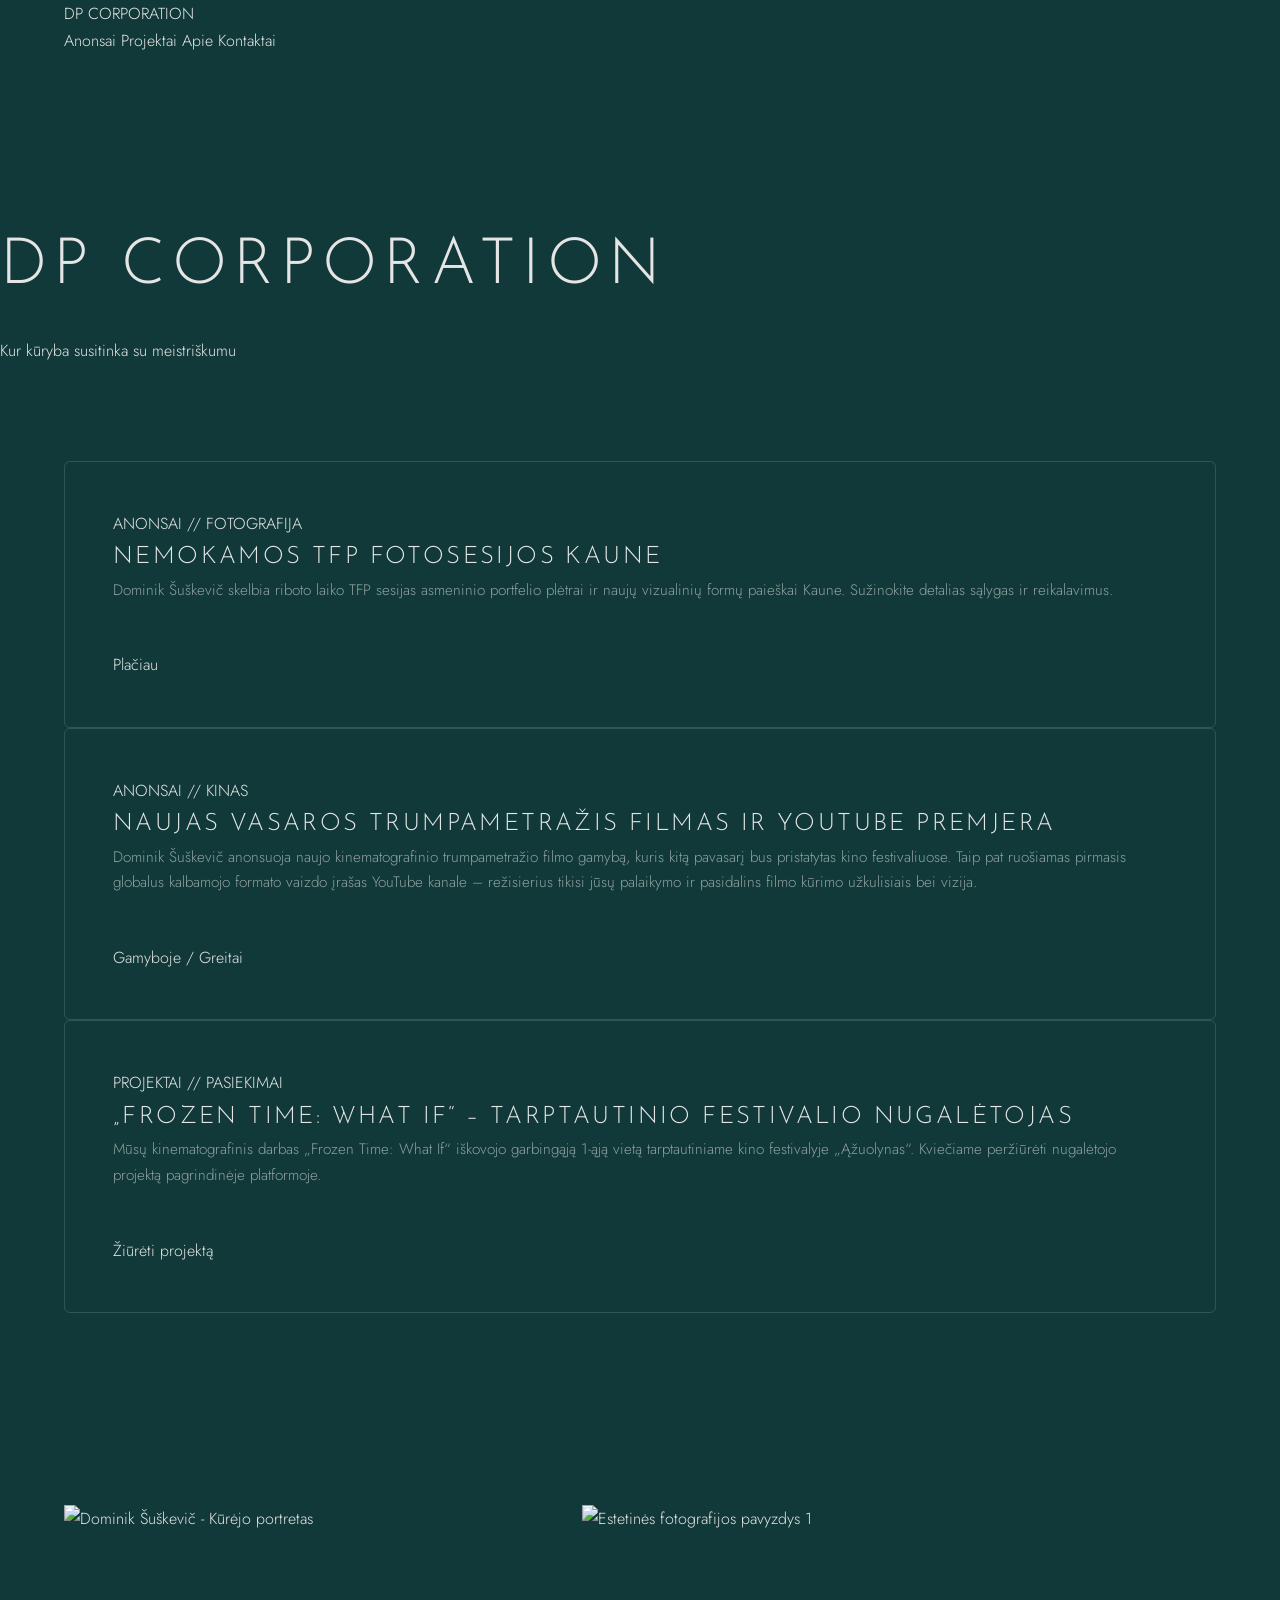
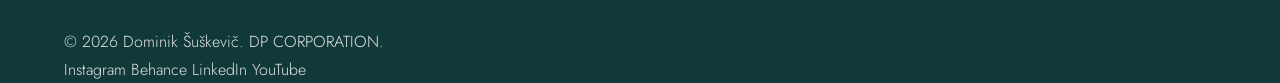
==== commit 9d861c54: "Update index.html" ====
--- a/index.html
+++ b/index.html
@@ -2,12 +2,54 @@
 <html lang="lt">
 <head>
     <meta charset="UTF-8">
-    <meta name="viewport" content="width=device-width, initial-scale=1.0">
-    <title>DP CORPORATION | Kūryba ir Meistriškumas</title>
-    <meta name="description" content="DP CORPORATION – asmeninė Dominik Šuškevič vizualinio turinio erdvė. Kinematografija, meninė fotografija ir išskirtiniai projektai.">
+    <meta name="viewport" content="width=device-width, initial-scale=1.0, shrink-to-fit=no">
+    <meta http-equiv="X-UA-Compatible" content="IE=edge">
+    <title>DP CORPORATION | Asmeninė vizualinio turinio erdvė</title>
+    <meta name="description" content="Oficiali DP CORPORATION ekosistema. Dominik Šuškevič asmeninis vizualinio turinio portfelis: estetinė fotografija, vaizdo įrašai ir kino projektai Kaune.">
+    <meta name="keywords" content="fotosesijos Kaune, TFP fotografija Kaunas, Dominik Šuškevič, DP CORPORATION, DP Portfolio, nemokama fotosesija, kinematografinis stilius, video chronika, asmeninis portfolio, Kaunas photography, Frozen Time, trumpametražis filmas">
+    <meta name="robots" content="index, follow, max-image-preview:large, max-snippet:-1, max-video-preview:-1">
     <link rel="canonical" href="https://corporation.dominikphotofficial.lt/">
-    
-    <!-- JSON-LD Schema.org -->
+    <meta name="author" content="Dominik Šuškevič">
+    <meta name="theme-color" content="#113939">
+
+    <meta name="geo.region" content="LT-KU">
+    <meta name="geo.placename" content="Kaunas">
+    <meta name="geo.position" content="54.898521;23.903597">
+    <meta name="ICBM" content="54.898521, 23.903597">
+    <meta name="DC.title" content="DP CORPORATION">
+
+    <meta property="og:title" content="DP CORPORATION | Asmeninė vizualinio turinio erdvė">
+    <meta property="og:description" content="Oficiali DP CORPORATION ekosistema. Dominik Šuškevič asmeninis vizualinio turinio portfelis: estetinė fotografija, vaizdo įrašai ir kino projektai Kaune.">
+    <meta property="og:image" content="https://i.postimg.cc/4NqyTsg1/LATVIJA-2025-33.jpg">
+    <meta property="og:image:width" content="1200">
+    <meta property="og:image:height" content="630">
+    <meta property="og:image:type" content="image/jpeg">
+    <meta property="og:url" content="https://corporation.dominikphotofficial.lt/">
+    <meta property="og:type" content="website">
+    <meta property="og:locale" content="lt_LT">
+    <meta property="og:site_name" content="DP CORPORATION">
+
+    <meta name="twitter:card" content="summary_large_image">
+    <meta name="twitter:title" content="DP CORPORATION | Asmeninė vizualinio turinio erdvė">
+    <meta name="twitter:description" content="Oficiali DP CORPORATION ekosistema. Dominik Šuškevič asmeninis vizualinio turinio portfelis: estetinė fotografija, vaizdo įrašai ir kino projektai Kaune.">
+    <meta name="twitter:image" content="https://i.postimg.cc/4NqyTsg1/LATVIJA-2025-33.jpg">
+
+    <meta http-equiv="Cache-Control" content="max-age=31536000, public">
+    <meta http-equiv="Pragma" content="cache">
+    <meta http-equiv="Expires" content="31536000">
+    <meta name="format-detection" content="telephone=no">
+
+    <link rel="icon" type="image/x-icon" href="favicon.ico">
+    <link rel="icon" type="image/png" sizes="32x32" href="favicon-32x32.png">
+    <link rel="icon" type="image/png" sizes="16x16" href="favicon-16x16.png">
+    <link rel="apple-touch-icon" sizes="180x180" href="apple-touch-icon.png">
+    <link rel="manifest" href="site.webmanifest">
+
+    <link rel="preconnect" href="https://fonts.googleapis.com">
+    <link rel="preconnect" href="https://fonts.gstatic.com" crossorigin>
+    <link href="https://fonts.googleapis.com/css2?family=Josefin+Sans:wght@300;400&family=Jost:wght@300;400&display=swap" rel="stylesheet">
+    <link rel="stylesheet" href="style.css">
+
     <script type="application/ld+json">
     {
       "@context": "https://schema.org",
@@ -32,69 +74,65 @@
           "url": "https://corporation.dominikphotofficial.lt/",
           "founder": {
             "@id": "https://corporation.dominikphotofficial.lt/#dominik"
-          }
+          },
+          "areaServed": "Kaunas",
+          "sameAs": [
+            "https://instagram.com/dominikphotofficial",
+            "https://behance.net/dominikphotofficial",
+            "https://linkedin.com/in/dominikphotofficial",
+            "https://youtube.com/@dominikphotofficial"
+          ]
         }
       ]
     }
     </script>
-
-    <link rel="preconnect" href="https://fonts.googleapis.com">
-    <link rel="preconnect" href="https://fonts.gstatic.com" crossorigin>
-    <link href="https://fonts.googleapis.com/css2?family=Josefin+Sans:wght@300;400;600&family=Jost:wght@300;400;500&display=swap" rel="stylesheet">
-    <link rel="stylesheet" href="style.css">
 </head>
 <body>
-
-    <header class="site-header">
-        <div class="container header-inner">
-            <a href="index.html" class="logo">DP CORPORATION</a>
-            <nav class="main-nav">
-                <a href="#anonsai">Anonsai</a>
-                <a href="#projektai">Projektai</a>
-                <a href="#apie">Apie</a>
-                <a href="#kontaktai">Kontaktai</a>
+    <header class="header">
+        <div class="container header-layout">
+            <a href="index.html" class="brand-logo">DP CORPORATION</a>
+            <nav class="semantic-nav">
+                <a href="#anonsai" class="nav-link">Anonsai</a>
+                <a href="#projektai" class="nav-link">Projektai</a>
+                <a href="#apie" class="nav-link">Apie</a>
+                <a href="#kontaktai" class="nav-link">Kontaktai</a>
             </nav>
         </div>
     </header>
 
     <main>
-        <section class="hero">
-            <video autoplay loop muted playsinline class="hero-video" poster="https://i.postimg.cc/4NqyTsg1/LATVIJA-2025-33.jpg">
-                <source src="" type="video/mp4">
+        <section class="hero-section">
+            <video class="hero-bg-video" autoplay muted loop playsinline poster="https://i.postimg.cc/4NqyTsg1/LATVIJA-2025-33.jpg">
+                <source src="fallback-video.mp4" type="video/mp4">
             </video>
-            <div class="hero-overlay"></div>
-            <div class="hero-content reveal">
-                <h1>DP CORPORATION</h1>
-                <p class="slogan">Kur kūryba susitinka su meistriškumu</p>
+            <div class="hero-content">
+                <h1 class="hero-title">DP CORPORATION</h1>
+                <p class="hero-slogan">Kur kūryba susitinka su meistriškumu</p>
             </div>
         </section>
 
         <section id="anonsai" class="section">
             <div class="container">
-                <h2 class="section-title reveal">Anonsai</h2>
-                <div class="grid cards-grid">
-                    <article class="card reveal">
-                        <div class="card-content">
-                            <h3>TFP Fotosesijos Kaune</h3>
-                            <p>Išskirtinė galimybė nemokamoms TFP fotografijos sesijoms. Kviečiame kurti unikalią, kinematografinę estetiką kartu ir praplėsti asmeninius vizualinius horizontus.</p>
-                        </div>
-                        <a href="tfp-booking-about.html" class="btn">Skaityti plačiau</a>
+                <div class="grid-3 cards-wrapper">
+                    <article class="card">
+                        <span class="card-badge">ANONSAI // FOTOGRAFIJA</span>
+                        <h2 class="card-title">Nemokamos TFP fotosesijos Kaune</h2>
+                        <p class="card-desc">Dominik Šuškevič skelbia riboto laiko TFP sesijas asmeninio portfelio plėtrai ir naujų vizualinių formų paieškai Kaune. Sužinokite detalias sąlygas ir reikalavimus.</p>
+                        <a href="tfp-booking-about.html" class="card-action-btn">Plačiau</a>
                     </article>
 
-                    <article class="card reveal">
-                        <div class="card-content">
-                            <h3>Vasaros Kino Projektas</h3>
-                            <p>Oficialiai pradedamas naujas trumpametražio kino projektas. Laukite pirmojo atviro, kalbamojo formato vaizdo įrašo „YouTube“ platformoje apie kūrybinius užkulisius ir pasiruošimą festivaliams.</p>
-                        </div>
-                        <a href="#" class="btn btn-disabled" aria-disabled="true">Laukiama premjeros</a>
+                    <article class="card">
+                        <span class="card-badge">ANONSAI // KINAS</span>
+                        <h2 class="card-title">Naujas vasaros trumpametražis filmas ir YouTube premjera</h2>
+                        <p class="card-desc">Dominik Šuškevič anonsuoja naujo kinematografinio trumpametražio filmo gamybą, kuris kitą pavasarį bus pristatytas kino festivaliuose. Taip pat ruošiamas pirmasis globalus kalbamojo formato vaizdo įrašas YouTube kanale – režisierius tikisi jūsų palaikymo ir pasidalins filmo kūrimo užkulisiais bei vizija.</p>
+                        <span class="card-status-tag">Gamyboje / Greitai</span>
                     </article>
 
-                    <article class="card reveal" id="projektai">
-                        <div class="card-content">
-                            <h3>„Frozen Time: What If“</h3>
-                            <p>Mūsų pasididžiavimas – I-oji vieta studentų kategorijoje tarptautiniame „Ąžuolyno“ kino festivalyje. Tai svarbus įvertinimas, patvirtinantis mūsų kinematografinės vizualinės krypties jėgą.</p>
-                        </div>
-                        <a href="https://portfolio.dominikphotofficial.lt/frozen-time.html" class="btn" target="_blank" rel="noopener">Žiūrėti projektą</a>
+                    <article id="projektai" class="card">
+                        <span class="card-badge">PROJEKTAI // PASIEKIMAI</span>
+                        <h2 class="card-title">„Frozen Time: What If“ – Tarptautinio festivalio nugalėtojas</h2>
+                        <p class="card-desc">Mūsų kinematografinis darbas „Frozen Time: What If“ iškovojo garbingąją 1-ąją vietą tarptautiniame kino festivalyje „Ąžuolynas“. Kviečiame peržiūrėti nugalėtojo projektą pagrindinėje platformoje.</p>
+                        <a href="https://portfolio.dominikphotofficial.lt/frozen-time.html" class="card-action-btn" target="_blank" rel="noopener">Žiūrėti projektą</a>
                     </article>
                 </div>
             </div>
@@ -102,40 +140,32 @@
 
         <section id="apie" class="section">
             <div class="container">
-                <h2 class="section-title reveal">Apie Kūrėją</h2>
                 <div class="about-grid">
-                    <figure class="about-image-wrapper reveal">
-                        <img src="https://i.postimg.cc/fbQWzQmD/imdb-portrait-D-S-1.jpg" alt="Dominik Šuškevič portretas" class="about-image" loading="lazy">
-                    </figure>
-                    <div class="about-text reveal">
-                        <p>DP CORPORATION nėra masinė produkcijos linija. Tai asmeninė, išgryninta erdvė, kurioje kuria Dominik Šuškevič. Kiekvienas kadras, projektas ar vaizdo įrašas yra atidžiai formuojamas remiantis griežtais estetinės kontrolės ir techninio tikslumo principais.</p>
-                        <p>Pagrindinis dėmesys skiriamas gilioms tekstūroms, kinematografiniam apšvietimui ir minimalistinėms kompozicijoms. Ši platforma sukurta tiems, kurie vertina meninę kokybę ir fundamentalią vizualinę kalbą.</p>
+                    <div class="about-image-container">
+                        <img src="https://i.postimg.cc/fbQWzQmD/imdb-portrait-D-S-1.jpg" alt="Dominik Šuškevič - Kūrėjo portretas" class="about-img" loading="lazy">
                     </div>
-                </div>
-                
-                <div class="grid gallery-grid reveal" style="margin-top: 4rem;">
-                    <div class="gallery-item"><img src="https://i.postimg.cc/4NqyTsg1/LATVIJA-2025-33.jpg" alt="Kinematografinė estetika" loading="lazy"></div>
-                    <div class="gallery-item"><img src="https://i.postimg.cc/fbQWzQmD/imdb-portrait-D-S-1.jpg" alt="Meninis portretas" loading="lazy"></div>
-                    <div class="gallery-item empty-gallery-item"></div>
+                    <div class="about-gallery">
+                        <img src="https://i.postimg.cc/4NqyTsg1/LATVIJA-2025-33.jpg" alt="Estetinės fotografijos pavyzdys 1" class="gallery-img" loading="lazy">
+                        <div class="gallery-placeholder"></div>
+                        <div class="gallery-placeholder"></div>
+                        <div class="gallery-placeholder"></div>
+                    </div>
                 </div>
             </div>
         </section>
     </main>
 
-    <footer id="kontaktai" class="site-footer">
-        <div class="container footer-inner">
-            <div class="footer-links">
+    <footer id="kontaktai" class="footer">
+        <div class="container footer-layout">
+            <p class="copyright">&copy; 2026 Dominik Šuškevič. DP CORPORATION.</p>
+            <div class="social-links">
                 <a href="https://instagram.com/dominikphotofficial" target="_blank" rel="noopener">Instagram</a>
                 <a href="https://behance.net/dominikphotofficial" target="_blank" rel="noopener">Behance</a>
                 <a href="https://linkedin.com/in/dominikphotofficial" target="_blank" rel="noopener">LinkedIn</a>
                 <a href="https://youtube.com/@dominikphotofficial" target="_blank" rel="noopener">YouTube</a>
             </div>
-            <div class="footer-copyright">
-                <p>&copy; 2026 Dominik Šuškevič. DP CORPORATION. Visos teisės saugomos.</p>
-            </div>
         </div>
     </footer>
-
-    <script src="script.js"></script>
+    <script src="script.js" defer></script>
 </body>
 </html>
--- a/style.css
+++ b/style.css
@@ -1,134 +1,119 @@
 :root {
-    --bg-deep: #113939;
+    --bg-color: #113939;
     --text-primary: #e5e5e5;
     --text-muted: rgba(229, 229, 229, 0.6);
-    --border-thin: rgba(143, 164, 162, 0.25);
-    --border-active: rgba(143, 164, 162, 0.6);
-    --radius-sm: 6px;
-    --radius-md: 8px;
-    --font-head: 'Josefin Sans', sans-serif;
+    --border-color: rgba(143, 164, 162, 0.25);
+    --border-hover: rgba(143, 164, 162, 0.6);
+    --border-radius: 6px;
+    
+    --font-heading: 'Josefin Sans', sans-serif;
     --font-body: 'Jost', sans-serif;
-    --space-xs: 0.5rem;
+    
+    --transition: 0.4s cubic-bezier(0.25, 0.46, 0.45, 0.94);
+    
     --space-sm: 1.5rem;
     --space-md: 3rem;
     --space-lg: 6rem;
-    --transition-core: 0.4s cubic-bezier(0.25, 0.46, 0.45, 0.94);
-}
-
-*, *::before, *::after {
-    box-sizing: border-box;
+}
+
+* {
     margin: 0;
     padding: 0;
+    box-sizing: border-box;
 }
 
 body {
-    background-color: var(--bg-deep);
+    background-color: var(--bg-color);
     color: var(--text-primary);
     font-family: var(--font-body);
+    font-weight: 300;
     line-height: 1.7;
-    letter-spacing: 0.03em;
     -webkit-font-smoothing: antialiased;
+    -moz-osx-font-smoothing: grayscale;
+    overflow-x: hidden;
+}
+
+h1, h2, h3, h4, .logo {
+    font-family: var(--font-heading);
+    text-transform: uppercase;
+    font-weight: 300;
+    letter-spacing: 0.1em;
 }
 
 a {
     color: var(--text-primary);
     text-decoration: none;
-    transition: all var(--transition-core);
-}
-
-h1, h2, h3, .sys-logo, .card-badge, .sys-badge {
-    font-family: var(--font-head);
-    text-transform: uppercase;
-    font-weight: 300;
-    letter-spacing: 0.1em;
-}
-
-.sys-container {
+    transition: all var(--transition);
+}
+
+img {
+    max-width: 100%;
+    height: auto;
+    display: block;
+}
+
+/* Layout */
+.container {
     width: 100%;
     max-width: 1200px;
     margin: 0 auto;
     padding: 0 var(--space-sm);
 }
 
-.sys-section {
+.section {
     padding: var(--space-lg) 0;
-    position: relative;
-}
-
-.section-header {
-    margin-bottom: var(--space-md);
-    border-bottom: 0.5px solid var(--border-thin);
-    padding-bottom: var(--space-xs);
-    display: flex;
-    justify-content: space-between;
-    align-items: flex-end;
-    flex-wrap: wrap;
-    gap: var(--space-sm);
-}
-
-.section-header h2 {
-    font-size: 1.4rem;
-}
-
-.sub-label {
-    font-size: 0.8rem;
-    color: var(--text-muted);
-    letter-spacing: 0.1em;
-    text-transform: uppercase;
-}
-
-.sys-header {
+}
+
+.page-padding {
+    padding-top: 140px;
+    padding-bottom: var(--space-lg);
+}
+
+/* Header */
+.site-header {
     position: fixed;
     top: 0;
     left: 0;
     width: 100%;
     z-index: 100;
     background: transparent;
-    border-bottom: 0.5px solid var(--border-thin);
-    backdrop-filter: blur(8px);
-    -webkit-backdrop-filter: blur(8px);
-}
-
-.header-grid {
+    border-bottom: 1px solid var(--border-color);
+    backdrop-filter: blur(12px);
+    -webkit-backdrop-filter: blur(12px);
+}
+
+.header-inner {
     display: flex;
     justify-content: space-between;
     align-items: center;
-    height: 70px;
-}
-
-.sys-logo {
+    height: 80px;
+}
+
+.logo {
     font-size: 1.2rem;
     letter-spacing: 0.15em;
 }
 
-.sys-nav {
-    display: flex;
-    gap: var(--space-sm);
-}
-
-.sys-nav a {
+.main-nav {
+    display: flex;
+    gap: var(--space-md);
+}
+
+.main-nav a {
     font-size: 0.85rem;
     text-transform: uppercase;
     letter-spacing: 0.1em;
     opacity: 0.8;
 }
 
-.sys-nav a:hover {
+.main-nav a:hover {
     opacity: 1;
 }
 
-.sys-menu-btn {
-    display: none;
-    font-size: 0.85rem;
-    text-transform: uppercase;
-    border: 0.5px solid var(--border-thin);
-    padding: 0.4rem 1rem;
-    border-radius: var(--radius-sm);
-}
-
-.hero-module {
+/* Hero */
+.hero {
+    position: relative;
     height: 100vh;
-    position: relative;
     display: flex;
     align-items: center;
     justify-content: center;
@@ -145,6 +130,7 @@
     object-fit: cover;
     z-index: -2;
     opacity: 0.4;
+    filter: grayscale(15%);
 }
 
 .hero-overlay {
@@ -153,262 +139,256 @@
     left: 0;
     width: 100%;
     height: 100%;
-    background: radial-gradient(circle, transparent 20%, var(--bg-deep) 100%);
+    background: radial-gradient(circle, transparent 10%, var(--bg-color) 100%);
     z-index: -1;
 }
 
 .hero-content h1 {
-    font-size: clamp(2rem, 5vw, 4rem);
-    margin: var(--space-xs) 0;
-}
-
-.sys-badge {
+    font-size: clamp(2.5rem, 5vw, 5rem);
+    margin-bottom: 1rem;
+}
+
+.slogan {
+    font-size: clamp(1rem, 2vw, 1.2rem);
+    letter-spacing: 0.05em;
+    opacity: 0.8;
+}
+
+/* Titles */
+.section-title {
+    font-size: 1.8rem;
+    margin-bottom: var(--space-md);
+    border-bottom: 1px solid var(--border-color);
+    padding-bottom: 0.5rem;
+}
+
+/* Grid & Cards */
+.grid {
+    display: grid;
+    gap: var(--space-md);
+}
+
+.cards-grid {
+    grid-template-columns: repeat(auto-fit, minmax(300px, 1fr));
+}
+
+.card {
+    border: 1px solid var(--border-color);
+    border-radius: var(--border-radius);
+    padding: var(--space-md);
+    display: flex;
+    flex-direction: column;
+    justify-content: space-between;
+    transition: border-color var(--transition);
+    background: transparent;
+}
+
+.card:hover {
+    border-color: var(--border-hover);
+}
+
+.card h3 {
+    font-size: 1.2rem;
+    margin-bottom: 1rem;
+}
+
+.card p {
+    color: var(--text-muted);
+    font-size: 0.95rem;
+    margin-bottom: var(--space-md);
+}
+
+/* Buttons */
+.btn {
     display: inline-block;
-    font-size: 0.7rem;
-    padding: 0.3rem 0.8rem;
-    border: 0.5px solid var(--border-thin);
-    border-radius: var(--radius-sm);
-    color: var(--text-muted);
-}
-
-.grid-anons {
-    display: grid;
-    grid-template-columns: repeat(auto-fit, minmax(320px, 1fr));
-    gap: var(--space-sm);
-}
-
-.anons-card {
-    border: 0.5px solid var(--border-thin);
-    border-radius: var(--radius-md);
-    padding: var(--space-sm);
-    background: transparent;
-    display: flex;
-    flex-direction: column;
-    transition: border-color var(--transition-core);
-}
-
-.anons-card:hover {
-    border-color: var(--border-active);
-}
-
-.card-badge {
-    font-size: 0.75rem;
-    color: var(--text-muted);
-    margin-bottom: var(--space-xs);
-    border-bottom: 0.5px solid var(--border-thin);
-    padding-bottom: 0.3rem;
-    display: inline-block;
-}
-
-.anons-card h3 {
-    font-size: 1.1rem;
-    margin-bottom: var(--space-xs);
-}
-
-.anons-card p {
-    font-size: 0.95rem;
-    color: var(--text-muted);
-    margin-bottom: var(--space-sm);
-    flex-grow: 1;
-}
-
-.sys-btn, .sys-btn-outline {
-    display: inline-block;
+    padding: 0.8rem 1.5rem;
+    border: 1px solid var(--border-color);
+    border-radius: var(--border-radius);
+    font-family: var(--font-heading);
+    text-transform: uppercase;
+    font-size: 0.85rem;
+    letter-spacing: 0.1em;
     text-align: center;
-    padding: 0.8rem 1.2rem;
-    font-family: var(--font-head);
-    font-size: 0.8rem;
-    text-transform: uppercase;
-    letter-spacing: 0.1em;
-    border-radius: var(--radius-sm);
-    border: 0.5px solid var(--border-thin);
     background: transparent;
     align-self: flex-start;
-}
-
-.sys-btn {
+    cursor: pointer;
+}
+
+.btn:hover {
     border-color: var(--text-primary);
-}
-
-.sys-btn:hover, .sys-btn-outline:hover {
-    background: rgba(229, 229, 229, 0.05);
+    background: rgba(229, 229, 229, 0.03);
+}
+
+.btn-disabled {
+    opacity: 0.4;
+    pointer-events: none;
+    cursor: default;
+}
+
+.btn-large {
+    padding: 1.2rem 2.5rem;
+    font-size: 1rem;
     border-color: var(--text-primary);
 }
 
-.grid-bio {
+/* About Section */
+.about-grid {
     display: grid;
     grid-template-columns: 1fr 1.5fr;
-    gap: var(--space-md);
+    gap: var(--space-lg);
     align-items: center;
 }
 
-.bio-frame {
-    border: 0.5px solid var(--border-thin);
-    border-radius: var(--radius-md);
-    padding: var(--space-xs);
-    background: transparent;
-}
-
-.bio-frame img {
-    width: 100%;
-    height: auto;
-    display: block;
-    border-radius: var(--radius-sm);
-    filter: grayscale(30%) contrast(110%);
-}
-
-.philosophy-text {
+.about-image-wrapper {
+    border: 1px solid var(--border-color);
+    border-radius: var(--border-radius);
+    padding: 0.5rem;
+}
+
+.about-image {
+    border-radius: calc(var(--border-radius) - 2px);
+    width: 100%;
+    filter: grayscale(20%);
+}
+
+.about-text p {
     font-size: 1.1rem;
-    margin-top: var(--space-xs);
-    margin-bottom: var(--space-sm);
-}
-
-.bio-stats {
-    list-style: none;
-    border-top: 0.5px solid var(--border-thin);
-    padding-top: var(--space-sm);
-}
-
-.bio-stats li {
-    font-size: 0.9rem;
-    margin-bottom: 0.3rem;
+    margin-bottom: 1.5rem;
+}
+
+/* Gallery */
+.gallery-grid {
+    grid-template-columns: repeat(auto-fit, minmax(280px, 1fr));
+}
+
+.gallery-item {
+    border: 1px solid var(--border-color);
+    border-radius: var(--border-radius);
+    overflow: hidden;
+    aspect-ratio: 4/5;
+}
+
+.gallery-item img {
+    width: 100%;
+    height: 100%;
+    object-fit: cover;
+    filter: grayscale(15%);
+    transition: transform var(--transition), filter var(--transition);
+}
+
+.gallery-item:hover img {
+    transform: scale(1.02);
+    filter: grayscale(0%);
+}
+
+.empty-gallery-item {
+    border: 1px solid var(--border-color);
+    background: transparent;
+}
+
+/* Article Page */
+.article-container {
+    max-width: 800px;
+}
+
+.article-header {
+    text-align: center;
+    margin-bottom: var(--space-lg);
+    border-bottom: 1px solid var(--border-color);
+    padding-bottom: var(--space-md);
+}
+
+.article-title {
+    font-size: clamp(2rem, 4vw, 2.5rem);
+    margin-bottom: 1rem;
+}
+
+.article-meta {
     color: var(--text-muted);
-}
-
-.stat-label {
+    font-size: 1rem;
+    letter-spacing: 0.05em;
+    text-transform: uppercase;
+    font-family: var(--font-heading);
+}
+
+.article-content p {
+    font-size: 1.15rem;
+    margin-bottom: 2rem;
+}
+
+.cta-section {
+    margin-top: var(--space-lg);
+    display: flex;
+    justify-content: center;
+}
+
+.cta-frame {
+    border: 1px solid var(--border-color);
+    border-radius: var(--border-radius);
+    padding: var(--space-md);
+    background: transparent;
+}
+
+/* Footer */
+.site-footer {
+    border-top: 1px solid var(--border-color);
+    padding: var(--space-md) 0;
+    margin-top: auto;
+}
+
+.footer-inner {
+    display: flex;
+    justify-content: space-between;
+    align-items: center;
+    flex-wrap: wrap;
+    gap: var(--space-sm);
+}
+
+.footer-links {
+    display: flex;
+    gap: 1.5rem;
+}
+
+.footer-links a {
+    font-size: 0.85rem;
+    text-transform: uppercase;
+    letter-spacing: 0.1em;
+    color: var(--text-muted);
+}
+
+.footer-links a:hover {
     color: var(--text-primary);
-    text-transform: uppercase;
-    font-family: var(--font-head);
-    font-size: 0.8rem;
-    letter-spacing: 0.05em;
-    margin-right: 0.5rem;
-}
-
-.sys-footer {
-    border-top: 0.5px solid var(--border-thin);
-    padding: var(--space-md) 0;
-    margin-top: var(--space-lg);
-}
-
-.footer-grid {
-    display: grid;
-    grid-template-columns: repeat(auto-fit, minmax(250px, 1fr));
-    gap: var(--space-sm);
-    align-items: end;
-}
-
-.sys-logs .sys-badge {
-    margin-right: 0.5rem;
-    margin-bottom: 0.5rem;
-}
-
-.sys-badge.alert { border-color: rgba(229, 229, 229, 0.4); }
-.sys-badge.success { border-color: rgba(143, 164, 162, 0.8); }
-
-.time-log {
-    font-family: monospace;
-    font-size: 0.85rem;
-    color: var(--text-muted);
-    margin-top: var(--space-xs);
-}
-
-.node-title {
-    display: block;
-    font-family: var(--font-head);
-    font-size: 0.8rem;
-    text-transform: uppercase;
-    color: var(--text-muted);
-    margin-bottom: 0.5rem;
-}
-
-.node-links {
-    display: flex;
-    gap: 1rem;
-}
-
-.node-links a {
-    font-family: monospace;
-    font-size: 0.85rem;
-    border-bottom: 0.5px solid transparent;
-}
-
-.active-node {
-    color: var(--text-primary);
-    border-color: var(--text-primary) !important;
-}
-
-.pending-node {
-    color: var(--text-muted);
-}
-
-.copyright {
-    text-align: right;
+}
+
+.footer-copyright {
     font-size: 0.8rem;
     color: var(--text-muted);
 }
 
-.sys-modal {
-    position: fixed;
-    top: 0;
-    left: 0;
-    width: 100vw;
-    height: 100vh;
-    background: rgba(17, 57, 57, 0.85);
-    z-index: 1000;
+/* Animations */
+.reveal {
     opacity: 0;
-    pointer-events: none;
-    display: flex;
-    align-items: center;
-    justify-content: center;
-    transition: opacity var(--transition-core);
-}
-
-.sys-modal:target {
+    transform: translateY(20px);
+    transition: opacity 0.8s ease-out, transform 0.8s ease-out;
+}
+
+.reveal.active {
     opacity: 1;
-    pointer-events: auto;
-    backdrop-filter: blur(12px);
-    -webkit-backdrop-filter: blur(12px);
-}
-
-.modal-wrapper {
-    border: 0.5px solid var(--border-thin);
-    border-radius: var(--radius-md);
-    padding: var(--space-md);
-    background: transparent;
-    transform: translateY(20px);
-    transition: transform var(--transition-core);
-}
-
-.sys-modal:target .modal-wrapper {
     transform: translateY(0);
 }
 
-.modal-nav {
-    display: flex;
-    flex-direction: column;
-    gap: var(--space-sm);
-    text-align: center;
-}
-
-.modal-nav a {
-    font-family: var(--font-head);
-    font-size: 1.5rem;
-    text-transform: uppercase;
-    letter-spacing: 0.1em;
-}
-
-.modal-close {
-    position: absolute;
-    top: var(--space-sm);
-    right: var(--space-sm);
-    font-size: 2rem;
-    font-weight: 300;
-    line-height: 1;
-}
-
+/* Responsive */
 @media (max-width: 900px) {
-    .sys-nav { display: none; }
-    .sys-menu-btn { display: inline-block; }
-    .grid-bio { grid-template-columns: 1fr; }
-    .copyright { text-align: left; margin-top: var(--space-sm); }
-}
+    .about-grid {
+        grid-template-columns: 1fr;
+    }
+    
+    .footer-inner {
+        flex-direction: column;
+        text-align: center;
+    }
+    
+    .main-nav {
+        display: none;
+    }
+}
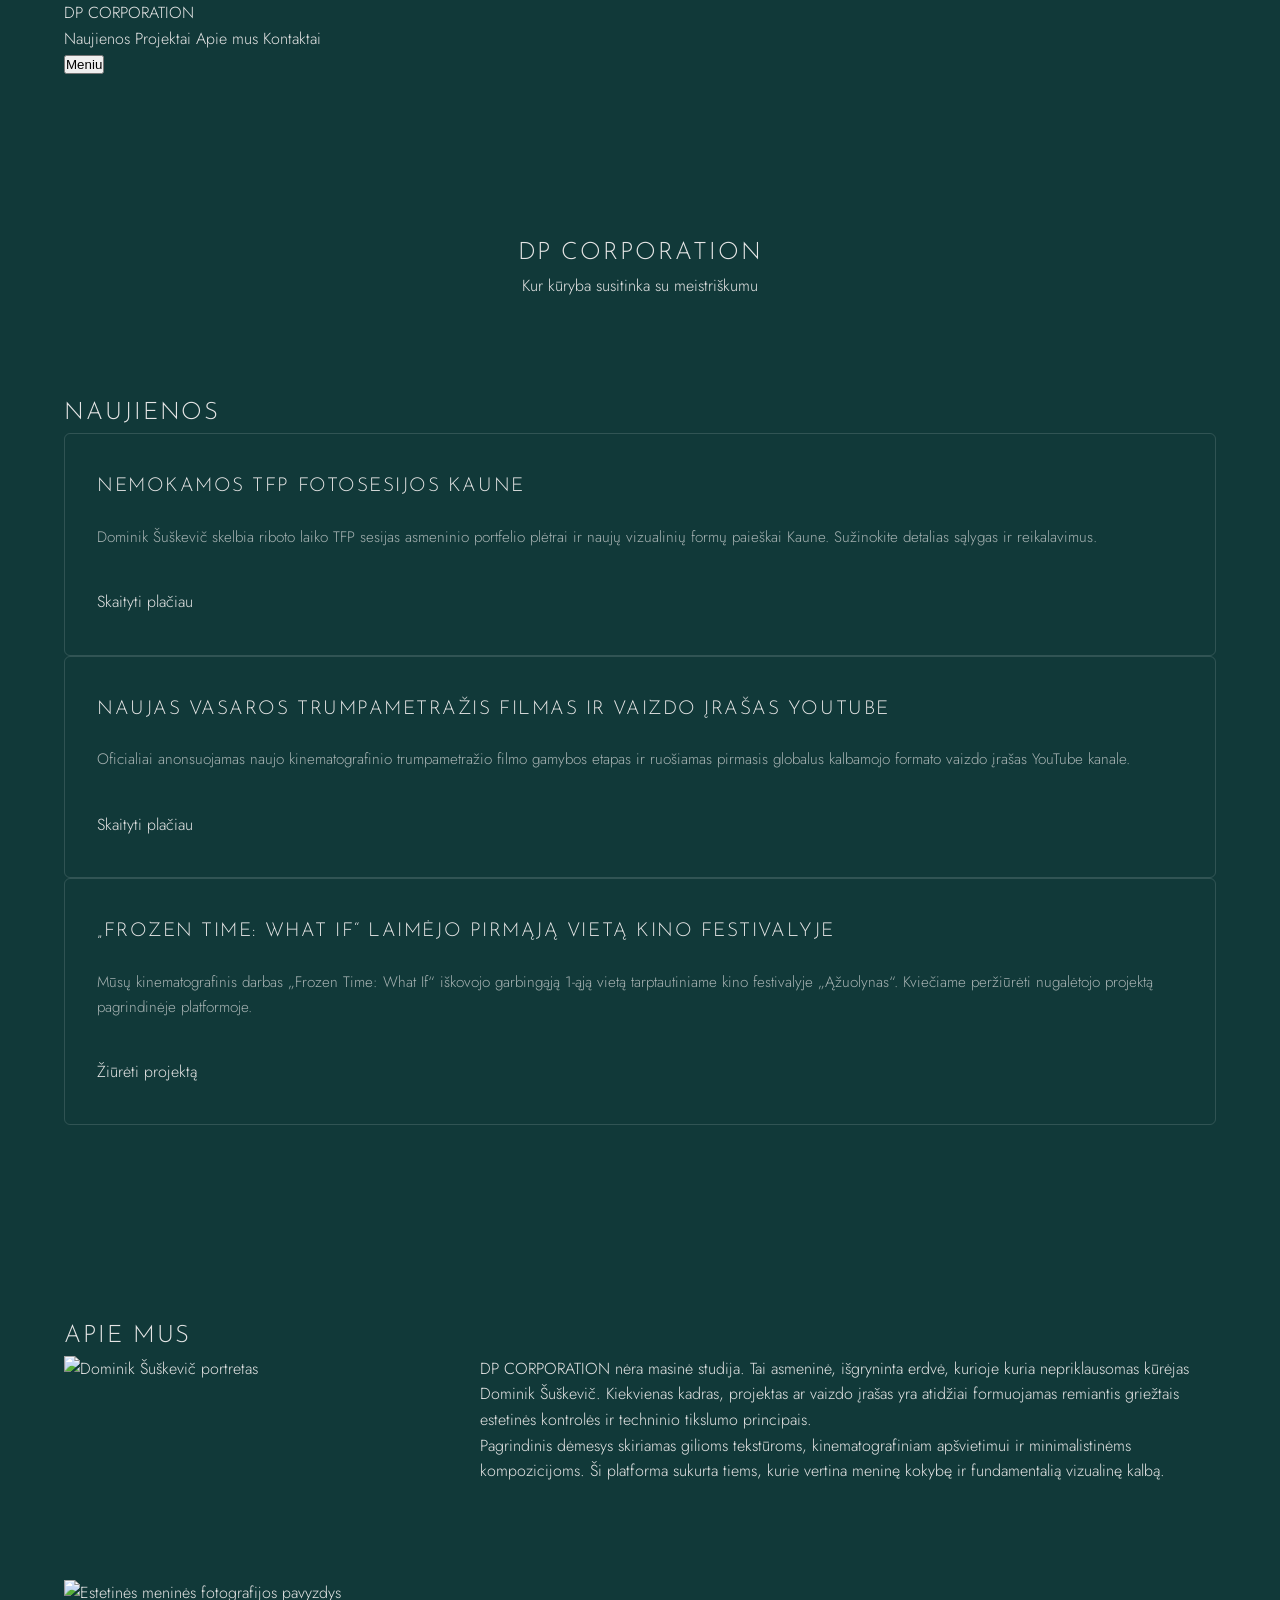
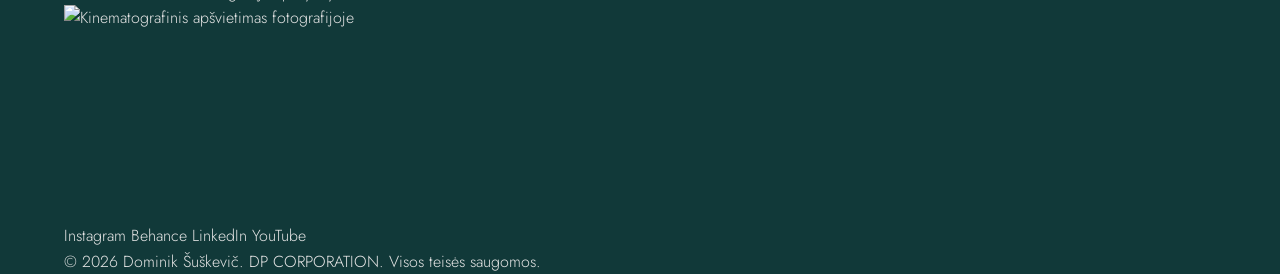
==== commit 0203f00b: "Update index.html" ====
--- a/index.html
+++ b/index.html
@@ -4,9 +4,9 @@
     <meta charset="UTF-8">
     <meta name="viewport" content="width=device-width, initial-scale=1.0, shrink-to-fit=no">
     <meta http-equiv="X-UA-Compatible" content="IE=edge">
-    <title>DP CORPORATION | Asmeninė vizualinio turinio erdvė</title>
+    <title>DP CORPORATION | Kūryba ir Meistriškumas</title>
     <meta name="description" content="Oficiali DP CORPORATION ekosistema. Dominik Šuškevič asmeninis vizualinio turinio portfelis: estetinė fotografija, vaizdo įrašai ir kino projektai Kaune.">
-    <meta name="keywords" content="fotosesijos Kaune, TFP fotografija Kaunas, Dominik Šuškevič, DP CORPORATION, DP Portfolio, nemokama fotosesija, kinematografinis stilius, video chronika, asmeninis portfolio, Kaunas photography, Frozen Time, trumpametražis filmas">
+    <meta name="keywords" content="fotosesijos Kaune, TFP fotografija Kaunas, Dominik Šuškevič, DP CORPORATION, DP Portfolio, nemokama fotosesija, kinematografinis stilius, video chronika, asmeninis portfolio, Kaunas photography, Frozen Time, trumpametražis filmas, naujas filmas">
     <meta name="robots" content="index, follow, max-image-preview:large, max-snippet:-1, max-video-preview:-1">
     <link rel="canonical" href="https://corporation.dominikphotofficial.lt/">
     <meta name="author" content="Dominik Šuškevič">
@@ -18,7 +18,7 @@
     <meta name="ICBM" content="54.898521, 23.903597">
     <meta name="DC.title" content="DP CORPORATION">
 
-    <meta property="og:title" content="DP CORPORATION | Asmeninė vizualinio turinio erdvė">
+    <meta property="og:title" content="DP CORPORATION | Kūryba ir Meistriškumas">
     <meta property="og:description" content="Oficiali DP CORPORATION ekosistema. Dominik Šuškevič asmeninis vizualinio turinio portfelis: estetinė fotografija, vaizdo įrašai ir kino projektai Kaune.">
     <meta property="og:image" content="https://i.postimg.cc/4NqyTsg1/LATVIJA-2025-33.jpg">
     <meta property="og:image:width" content="1200">
@@ -30,7 +30,7 @@
     <meta property="og:site_name" content="DP CORPORATION">
 
     <meta name="twitter:card" content="summary_large_image">
-    <meta name="twitter:title" content="DP CORPORATION | Asmeninė vizualinio turinio erdvė">
+    <meta name="twitter:title" content="DP CORPORATION | Kūryba ir Meistriškumas">
     <meta name="twitter:description" content="Oficiali DP CORPORATION ekosistema. Dominik Šuškevič asmeninis vizualinio turinio portfelis: estetinė fotografija, vaizdo įrašai ir kino projektai Kaune.">
     <meta name="twitter:image" content="https://i.postimg.cc/4NqyTsg1/LATVIJA-2025-33.jpg">
 
@@ -56,7 +56,7 @@
       "@graph": [
         {
           "@type": "Person",
-          "@id": "https://corporation.dominikphotofficial.lt/#dominik",
+          "@id": "https://corporation.dominikphotofficial.lt/#person",
           "name": "Dominik Šuškevič",
           "alternateName": "dominikphotofficial",
           "url": "https://corporation.dominikphotofficial.lt/",
@@ -73,7 +73,7 @@
           "name": "DP CORPORATION",
           "url": "https://corporation.dominikphotofficial.lt/",
           "founder": {
-            "@id": "https://corporation.dominikphotofficial.lt/#dominik"
+            "@id": "https://corporation.dominikphotofficial.lt/#person"
           },
           "areaServed": "Kaunas",
           "sameAs": [
@@ -88,84 +88,102 @@
     </script>
 </head>
 <body>
-    <header class="header">
-        <div class="container header-layout">
-            <a href="index.html" class="brand-logo">DP CORPORATION</a>
-            <nav class="semantic-nav">
-                <a href="#anonsai" class="nav-link">Anonsai</a>
-                <a href="#projektai" class="nav-link">Projektai</a>
-                <a href="#apie" class="nav-link">Apie</a>
-                <a href="#kontaktai" class="nav-link">Kontaktai</a>
+    <header class="site-header">
+        <div class="container header-inner">
+            <a href="index.html" class="logo">DP CORPORATION</a>
+            <nav class="main-nav">
+                <a href="#naujienos">Naujienos</a>
+                <a href="#projektai">Projektai</a>
+                <a href="#apie-mus">Apie mus</a>
+                <a href="#kontaktai">Kontaktai</a>
             </nav>
+            <button class="mobile-menu-toggle" aria-label="Atidaryti meniu">Meniu</button>
         </div>
     </header>
 
     <main>
-        <section class="hero-section">
-            <video class="hero-bg-video" autoplay muted loop playsinline poster="https://i.postimg.cc/4NqyTsg1/LATVIJA-2025-33.jpg">
-                <source src="fallback-video.mp4" type="video/mp4">
+        <section class="hero">
+            <video class="hero-video" autoplay muted loop playsinline poster="https://i.postimg.cc/4NqyTsg1/LATVIJA-2025-33.jpg">
+                <source src="background.mp4" type="video/mp4">
             </video>
-            <div class="hero-content">
-                <h1 class="hero-title">DP CORPORATION</h1>
-                <p class="hero-slogan">Kur kūryba susitinka su meistriškumu</p>
+            <div class="hero-overlay"></div>
+            <div class="hero-content reveal">
+                <h1>DP CORPORATION</h1>
+                <p class="slogan">Kur kūryba susitinka su meistriškumu</p>
             </div>
         </section>
 
-        <section id="anonsai" class="section">
+        <section id="naujienos" class="section">
             <div class="container">
-                <div class="grid-3 cards-wrapper">
-                    <article class="card">
-                        <span class="card-badge">ANONSAI // FOTOGRAFIJA</span>
-                        <h2 class="card-title">Nemokamos TFP fotosesijos Kaune</h2>
-                        <p class="card-desc">Dominik Šuškevič skelbia riboto laiko TFP sesijas asmeninio portfelio plėtrai ir naujų vizualinių formų paieškai Kaune. Sužinokite detalias sąlygas ir reikalavimus.</p>
-                        <a href="tfp-booking-about.html" class="card-action-btn">Plačiau</a>
+                <h2 class="section-title reveal">Naujienos</h2>
+                <div class="grid cards-grid">
+                    <article class="card reveal">
+                        <div class="card-content">
+                            <h3 class="card-title">Nemokamos TFP fotosesijos Kaune</h3>
+                            <p class="card-desc">Dominik Šuškevič skelbia riboto laiko TFP sesijas asmeninio portfelio plėtrai ir naujų vizualinių formų paieškai Kaune. Sužinokite detalias sąlygas ir reikalavimus.</p>
+                        </div>
+                        <a href="tfp-booking-about.html" class="btn">Skaityti plačiau</a>
                     </article>
 
-                    <article class="card">
-                        <span class="card-badge">ANONSAI // KINAS</span>
-                        <h2 class="card-title">Naujas vasaros trumpametražis filmas ir YouTube premjera</h2>
-                        <p class="card-desc">Dominik Šuškevič anonsuoja naujo kinematografinio trumpametražio filmo gamybą, kuris kitą pavasarį bus pristatytas kino festivaliuose. Taip pat ruošiamas pirmasis globalus kalbamojo formato vaizdo įrašas YouTube kanale – režisierius tikisi jūsų palaikymo ir pasidalins filmo kūrimo užkulisiais bei vizija.</p>
-                        <span class="card-status-tag">Gamyboje / Greitai</span>
+                    <article class="card reveal">
+                        <div class="card-content">
+                            <h3 class="card-title">Naujas vasaros trumpametražis filmas ir vaizdo įrašas YouTube</h3>
+                            <p class="card-desc">Oficialiai anonsuojamas naujo kinematografinio trumpametražio filmo gamybos etapas ir ruošiamas pirmasis globalus kalbamojo formato vaizdo įrašas YouTube kanale.</p>
+                        </div>
+                        <a href="cinema-announcement.html" class="btn">Skaityti plačiau</a>
                     </article>
 
-                    <article id="projektai" class="card">
-                        <span class="card-badge">PROJEKTAI // PASIEKIMAI</span>
-                        <h2 class="card-title">„Frozen Time: What If“ – Tarptautinio festivalio nugalėtojas</h2>
-                        <p class="card-desc">Mūsų kinematografinis darbas „Frozen Time: What If“ iškovojo garbingąją 1-ąją vietą tarptautiniame kino festivalyje „Ąžuolynas“. Kviečiame peržiūrėti nugalėtojo projektą pagrindinėje platformoje.</p>
-                        <a href="https://portfolio.dominikphotofficial.lt/frozen-time.html" class="card-action-btn" target="_blank" rel="noopener">Žiūrėti projektą</a>
+                    <article id="projektai" class="card reveal">
+                        <div class="card-content">
+                            <h3 class="card-title">„Frozen Time: What If“ laimėjo pirmąją vietą kino festivalyje</h3>
+                            <p class="card-desc">Mūsų kinematografinis darbas „Frozen Time: What If“ iškovojo garbingąją 1-ąją vietą tarptautiniame kino festivalyje „Ąžuolynas“. Kviečiame peržiūrėti nugalėtojo projektą pagrindinėje platformoje.</p>
+                        </div>
+                        <a href="https://portfolio.dominikphotofficial.lt/frozen-time.html" class="btn" target="_blank" rel="noopener noreferrer">Žiūrėti projektą</a>
                     </article>
                 </div>
             </div>
         </section>
 
-        <section id="apie" class="section">
+        <section id="apie-mus" class="section">
             <div class="container">
+                <h2 class="section-title reveal">Apie mus</h2>
                 <div class="about-grid">
-                    <div class="about-image-container">
-                        <img src="https://i.postimg.cc/fbQWzQmD/imdb-portrait-D-S-1.jpg" alt="Dominik Šuškevič - Kūrėjo portretas" class="about-img" loading="lazy">
+                    <figure class="about-image-wrapper reveal">
+                        <img src="https://i.postimg.cc/fbQWzQmD/imdb-portrait-D-S-1.jpg" alt="Dominik Šuškevič portretas" class="about-image" loading="lazy" width="800" height="1200">
+                    </figure>
+                    <div class="about-text reveal">
+                        <p>DP CORPORATION nėra masinė studija. Tai asmeninė, išgryninta erdvė, kurioje kuria nepriklausomas kūrėjas Dominik Šuškevič. Kiekvienas kadras, projektas ar vaizdo įrašas yra atidžiai formuojamas remiantis griežtais estetinės kontrolės ir techninio tikslumo principais.</p>
+                        <p>Pagrindinis dėmesys skiriamas gilioms tekstūroms, kinematografiniam apšvietimui ir minimalistinėms kompozicijoms. Ši platforma sukurta tiems, kurie vertina meninę kokybę ir fundamentalią vizualinę kalbą.</p>
                     </div>
-                    <div class="about-gallery">
-                        <img src="https://i.postimg.cc/4NqyTsg1/LATVIJA-2025-33.jpg" alt="Estetinės fotografijos pavyzdys 1" class="gallery-img" loading="lazy">
-                        <div class="gallery-placeholder"></div>
-                        <div class="gallery-placeholder"></div>
-                        <div class="gallery-placeholder"></div>
+                </div>
+
+                <div class="grid gallery-grid section reveal">
+                    <div class="gallery-item">
+                        <img src="https://i.postimg.cc/4NqyTsg1/LATVIJA-2025-33.jpg" alt="Estetinės meninės fotografijos pavyzdys" loading="lazy" width="1200" height="800">
                     </div>
+                    <div class="gallery-item">
+                        <img src="https://i.postimg.cc/fbQWzQmD/imdb-portrait-D-S-1.jpg" alt="Kinematografinis apšvietimas fotografijoje" loading="lazy" width="800" height="1200">
+                    </div>
+                    <div class="gallery-item empty-gallery-item"></div>
                 </div>
             </div>
         </section>
     </main>
 
-    <footer id="kontaktai" class="footer">
-        <div class="container footer-layout">
-            <p class="copyright">&copy; 2026 Dominik Šuškevič. DP CORPORATION.</p>
-            <div class="social-links">
-                <a href="https://instagram.com/dominikphotofficial" target="_blank" rel="noopener">Instagram</a>
-                <a href="https://behance.net/dominikphotofficial" target="_blank" rel="noopener">Behance</a>
-                <a href="https://linkedin.com/in/dominikphotofficial" target="_blank" rel="noopener">LinkedIn</a>
-                <a href="https://youtube.com/@dominikphotofficial" target="_blank" rel="noopener">YouTube</a>
+    <footer id="kontaktai" class="site-footer">
+        <div class="container footer-inner">
+            <div class="footer-links">
+                <a href="https://instagram.com/dominikphotofficial" target="_blank" rel="noopener noreferrer">Instagram</a>
+                <a href="https://behance.net/dominikphotofficial" target="_blank" rel="noopener noreferrer">Behance</a>
+                <a href="https://linkedin.com/in/dominikphotofficial" target="_blank" rel="noopener noreferrer">LinkedIn</a>
+                <a href="https://youtube.com/@dominikphotofficial" target="_blank" rel="noopener noreferrer">YouTube</a>
+            </div>
+            <div class="footer-copyright">
+                <p>&copy; 2026 Dominik Šuškevič. DP CORPORATION. Visos teisės saugomos.</p>
             </div>
         </div>
     </footer>
-    <script src="script.js" defer></script>
+
+    <script src="script.js"></script>
 </body>
 </html>
--- a/style.css
+++ b/style.css
@@ -1,19 +1,13 @@
 :root {
-    --bg-color: #113939;
-    --text-primary: #e5e5e5;
-    --text-muted: rgba(229, 229, 229, 0.6);
-    --border-color: rgba(143, 164, 162, 0.25);
+    --bg-dark: #113939;
+    --text-light: #e5e5e5;
+    --text-muted: rgba(229, 229, 229, 0.7);
+    --border-thin: rgba(143, 164, 162, 0.25);
     --border-hover: rgba(143, 164, 162, 0.6);
-    --border-radius: 6px;
-    
+    --radius-sm: 6px;
     --font-heading: 'Josefin Sans', sans-serif;
     --font-body: 'Jost', sans-serif;
-    
-    --transition: 0.4s cubic-bezier(0.25, 0.46, 0.45, 0.94);
-    
-    --space-sm: 1.5rem;
-    --space-md: 3rem;
-    --space-lg: 6rem;
+    --transition-smooth: all 0.4s cubic-bezier(0.25, 0.46, 0.45, 0.94);
 }
 
 * {
@@ -23,372 +17,305 @@
 }
 
 body {
-    background-color: var(--bg-color);
-    color: var(--text-primary);
+    background-color: var(--bg-dark);
+    color: var(--text-light);
     font-family: var(--font-body);
     font-weight: 300;
-    line-height: 1.7;
+    line-height: 1.6;
     -webkit-font-smoothing: antialiased;
     -moz-osx-font-smoothing: grayscale;
-    overflow-x: hidden;
-}
-
-h1, h2, h3, h4, .logo {
+}
+
+a {
+    color: var(--text-light);
+    text-decoration: none;
+    transition: var(--transition-smooth);
+}
+
+h1, h2, h3, h4, .brand-logo, .card-badge {
     font-family: var(--font-heading);
+    font-weight: 300;
     text-transform: uppercase;
-    font-weight: 300;
-    letter-spacing: 0.1em;
-}
-
-a {
-    color: var(--text-primary);
-    text-decoration: none;
-    transition: all var(--transition);
-}
-
-img {
-    max-width: 100%;
-    height: auto;
-    display: block;
-}
-
-/* Layout */
+    letter-spacing: 0.08em;
+}
+
 .container {
-    width: 100%;
     max-width: 1200px;
     margin: 0 auto;
-    padding: 0 var(--space-sm);
+    padding: 0 1.5rem;
 }
 
 .section {
-    padding: var(--space-lg) 0;
-}
-
-.page-padding {
-    padding-top: 140px;
-    padding-bottom: var(--space-lg);
+    padding: 6rem 0;
 }
 
 /* Header */
-.site-header {
+.header {
     position: fixed;
     top: 0;
-    left: 0;
     width: 100%;
     z-index: 100;
-    background: transparent;
-    border-bottom: 1px solid var(--border-color);
-    backdrop-filter: blur(12px);
-    -webkit-backdrop-filter: blur(12px);
-}
-
-.header-inner {
+    border-bottom: 1px solid var(--border-thin);
+    background-color: rgba(17, 57, 57, 0.9);
+    backdrop-filter: blur(8px);
+}
+
+.header-layout {
     display: flex;
     justify-content: space-between;
     align-items: center;
     height: 80px;
 }
 
-.logo {
+.brand-logo {
     font-size: 1.2rem;
     letter-spacing: 0.15em;
 }
 
-.main-nav {
-    display: flex;
-    gap: var(--space-md);
-}
-
-.main-nav a {
-    font-size: 0.85rem;
+.semantic-nav {
+    display: flex;
+    gap: 2rem;
+}
+
+.nav-link {
+    font-size: 0.9rem;
     text-transform: uppercase;
-    letter-spacing: 0.1em;
+    letter-spacing: 0.05em;
     opacity: 0.8;
 }
 
-.main-nav a:hover {
+.nav-link:hover, .nav-link.active {
     opacity: 1;
 }
 
-/* Hero */
-.hero {
+/* Hero Section */
+.hero-section {
     position: relative;
     height: 100vh;
     display: flex;
     align-items: center;
     justify-content: center;
-    text-align: center;
     overflow: hidden;
 }
 
-.hero-video {
+.hero-bg-video {
     position: absolute;
     top: 0;
     left: 0;
     width: 100%;
     height: 100%;
     object-fit: cover;
-    z-index: -2;
     opacity: 0.4;
-    filter: grayscale(15%);
-}
-
-.hero-overlay {
-    position: absolute;
-    top: 0;
-    left: 0;
-    width: 100%;
-    height: 100%;
-    background: radial-gradient(circle, transparent 10%, var(--bg-color) 100%);
     z-index: -1;
-}
-
-.hero-content h1 {
-    font-size: clamp(2.5rem, 5vw, 5rem);
+    pointer-events: none;
+}
+
+.hero-content {
+    text-align: center;
+    z-index: 1;
+}
+
+.hero-title {
+    font-size: clamp(2rem, 5vw, 4rem);
     margin-bottom: 1rem;
-}
-
-.slogan {
+    letter-spacing: 0.15em;
+}
+
+.hero-slogan {
     font-size: clamp(1rem, 2vw, 1.2rem);
     letter-spacing: 0.05em;
-    opacity: 0.8;
-}
-
-/* Titles */
-.section-title {
-    font-size: 1.8rem;
-    margin-bottom: var(--space-md);
-    border-bottom: 1px solid var(--border-color);
-    padding-bottom: 0.5rem;
-}
-
-/* Grid & Cards */
-.grid {
+    opacity: 0.9;
+}
+
+/* Grids */
+.grid-3 {
     display: grid;
-    gap: var(--space-md);
-}
-
-.cards-grid {
     grid-template-columns: repeat(auto-fit, minmax(300px, 1fr));
-}
-
+    gap: 2rem;
+}
+
+/* Cards */
 .card {
-    border: 1px solid var(--border-color);
-    border-radius: var(--border-radius);
-    padding: var(--space-md);
+    border: 1px solid var(--border-thin);
+    border-radius: var(--radius-sm);
+    padding: 2.5rem 2rem;
     display: flex;
     flex-direction: column;
-    justify-content: space-between;
-    transition: border-color var(--transition);
+    align-items: flex-start;
     background: transparent;
+    transition: var(--transition-smooth);
 }
 
 .card:hover {
     border-color: var(--border-hover);
 }
 
-.card h3 {
+.card-badge {
+    font-size: 0.75rem;
+    color: var(--text-muted);
+    margin-bottom: 1rem;
+    letter-spacing: 0.1em;
+}
+
+.card-title {
     font-size: 1.2rem;
-    margin-bottom: 1rem;
-}
-
-.card p {
-    color: var(--text-muted);
+    margin-bottom: 1.5rem;
+    line-height: 1.4;
+}
+
+.card-desc {
     font-size: 0.95rem;
-    margin-bottom: var(--space-md);
-}
-
-/* Buttons */
-.btn {
-    display: inline-block;
-    padding: 0.8rem 1.5rem;
-    border: 1px solid var(--border-color);
-    border-radius: var(--border-radius);
+    color: var(--text-muted);
+    margin-bottom: 2.5rem;
+    flex-grow: 1;
+}
+
+.card-action-btn, .card-status-tag {
     font-family: var(--font-heading);
+    font-size: 0.85rem;
     text-transform: uppercase;
-    font-size: 0.85rem;
-    letter-spacing: 0.1em;
-    text-align: center;
+    letter-spacing: 0.08em;
+    padding: 0.75rem 1.5rem;
+    border: 1px solid var(--border-thin);
+    border-radius: var(--radius-sm);
     background: transparent;
-    align-self: flex-start;
-    cursor: pointer;
-}
-
-.btn:hover {
-    border-color: var(--text-primary);
-    background: rgba(229, 229, 229, 0.03);
-}
-
-.btn-disabled {
-    opacity: 0.4;
-    pointer-events: none;
+    transition: var(--transition-smooth);
+}
+
+.card-action-btn:hover {
+    border-color: var(--text-light);
+}
+
+.card-status-tag {
+    color: var(--text-muted);
     cursor: default;
 }
 
-.btn-large {
-    padding: 1.2rem 2.5rem;
-    font-size: 1rem;
-    border-color: var(--text-primary);
-}
-
-/* About Section */
+/* About Layout */
 .about-grid {
     display: grid;
-    grid-template-columns: 1fr 1.5fr;
-    gap: var(--space-lg);
-    align-items: center;
-}
-
-.about-image-wrapper {
-    border: 1px solid var(--border-color);
-    border-radius: var(--border-radius);
-    padding: 0.5rem;
-}
-
-.about-image {
-    border-radius: calc(var(--border-radius) - 2px);
-    width: 100%;
+    grid-template-columns: 1fr 2fr;
+    gap: 3rem;
+    align-items: start;
+}
+
+.about-image-container, .gallery-img, .gallery-placeholder {
+    border: 1px solid var(--border-thin);
+    border-radius: var(--radius-sm);
+    background: transparent;
+}
+
+.about-img {
+    width: 100%;
+    height: auto;
+    display: block;
+    border-radius: calc(var(--radius-sm) - 1px);
+    opacity: 0.9;
     filter: grayscale(20%);
 }
 
-.about-text p {
+.about-gallery {
+    display: grid;
+    grid-template-columns: repeat(auto-fit, minmax(200px, 1fr));
+    gap: 1.5rem;
+}
+
+.gallery-img {
+    width: 100%;
+    aspect-ratio: 4/5;
+    object-fit: cover;
+    opacity: 0.8;
+    filter: grayscale(30%);
+    transition: var(--transition-smooth);
+}
+
+.gallery-img:hover {
+    opacity: 1;
+    filter: grayscale(0%);
+}
+
+.gallery-placeholder {
+    width: 100%;
+    aspect-ratio: 4/5;
+}
+
+/* Article Page specific */
+.article-page {
+    padding-top: 150px;
+    padding-bottom: 6rem;
+}
+
+.text-container {
+    max-width: 800px;
+    margin: 0 auto;
+}
+
+.text-container p {
     font-size: 1.1rem;
-    margin-bottom: 1.5rem;
-}
-
-/* Gallery */
-.gallery-grid {
-    grid-template-columns: repeat(auto-fit, minmax(280px, 1fr));
-}
-
-.gallery-item {
-    border: 1px solid var(--border-color);
-    border-radius: var(--border-radius);
-    overflow: hidden;
-    aspect-ratio: 4/5;
-}
-
-.gallery-item img {
-    width: 100%;
-    height: 100%;
-    object-fit: cover;
-    filter: grayscale(15%);
-    transition: transform var(--transition), filter var(--transition);
-}
-
-.gallery-item:hover img {
-    transform: scale(1.02);
-    filter: grayscale(0%);
-}
-
-.empty-gallery-item {
-    border: 1px solid var(--border-color);
-    background: transparent;
-}
-
-/* Article Page */
-.article-container {
-    max-width: 800px;
-}
-
-.article-header {
-    text-align: center;
-    margin-bottom: var(--space-lg);
-    border-bottom: 1px solid var(--border-color);
-    padding-bottom: var(--space-md);
-}
-
-.article-title {
-    font-size: clamp(2rem, 4vw, 2.5rem);
-    margin-bottom: 1rem;
-}
-
-.article-meta {
-    color: var(--text-muted);
-    font-size: 1rem;
-    letter-spacing: 0.05em;
-    text-transform: uppercase;
-    font-family: var(--font-heading);
-}
-
-.article-content p {
-    font-size: 1.15rem;
     margin-bottom: 2rem;
+    color: var(--text-light);
+}
+
+.gallery-section {
+    margin-top: 4rem;
+    margin-bottom: 4rem;
 }
 
 .cta-section {
-    margin-top: var(--space-lg);
     display: flex;
     justify-content: center;
 }
 
-.cta-frame {
-    border: 1px solid var(--border-color);
-    border-radius: var(--border-radius);
-    padding: var(--space-md);
-    background: transparent;
+.cta-btn {
+    padding: 1rem 3rem;
+    font-size: 0.95rem;
 }
 
 /* Footer */
-.site-footer {
-    border-top: 1px solid var(--border-color);
-    padding: var(--space-md) 0;
+.footer {
+    border-top: 1px solid var(--border-thin);
+    padding: 3rem 0;
     margin-top: auto;
 }
 
-.footer-inner {
+.footer-layout {
     display: flex;
     justify-content: space-between;
     align-items: center;
     flex-wrap: wrap;
-    gap: var(--space-sm);
-}
-
-.footer-links {
+    gap: 2rem;
+}
+
+.copyright {
+    font-size: 0.85rem;
+    color: var(--text-muted);
+}
+
+.social-links {
     display: flex;
     gap: 1.5rem;
 }
 
-.footer-links a {
+.social-links a {
     font-size: 0.85rem;
     text-transform: uppercase;
-    letter-spacing: 0.1em;
-    color: var(--text-muted);
-}
-
-.footer-links a:hover {
-    color: var(--text-primary);
-}
-
-.footer-copyright {
-    font-size: 0.8rem;
-    color: var(--text-muted);
-}
-
-/* Animations */
-.reveal {
-    opacity: 0;
-    transform: translateY(20px);
-    transition: opacity 0.8s ease-out, transform 0.8s ease-out;
-}
-
-.reveal.active {
-    opacity: 1;
-    transform: translateY(0);
-}
-
-/* Responsive */
+    letter-spacing: 0.05em;
+    color: var(--text-muted);
+}
+
+.social-links a:hover {
+    color: var(--text-light);
+}
+
 @media (max-width: 900px) {
     .about-grid {
         grid-template-columns: 1fr;
     }
-    
-    .footer-inner {
+    .footer-layout {
         flex-direction: column;
         text-align: center;
     }
-    
-    .main-nav {
+    .semantic-nav {
         display: none;
     }
 }
